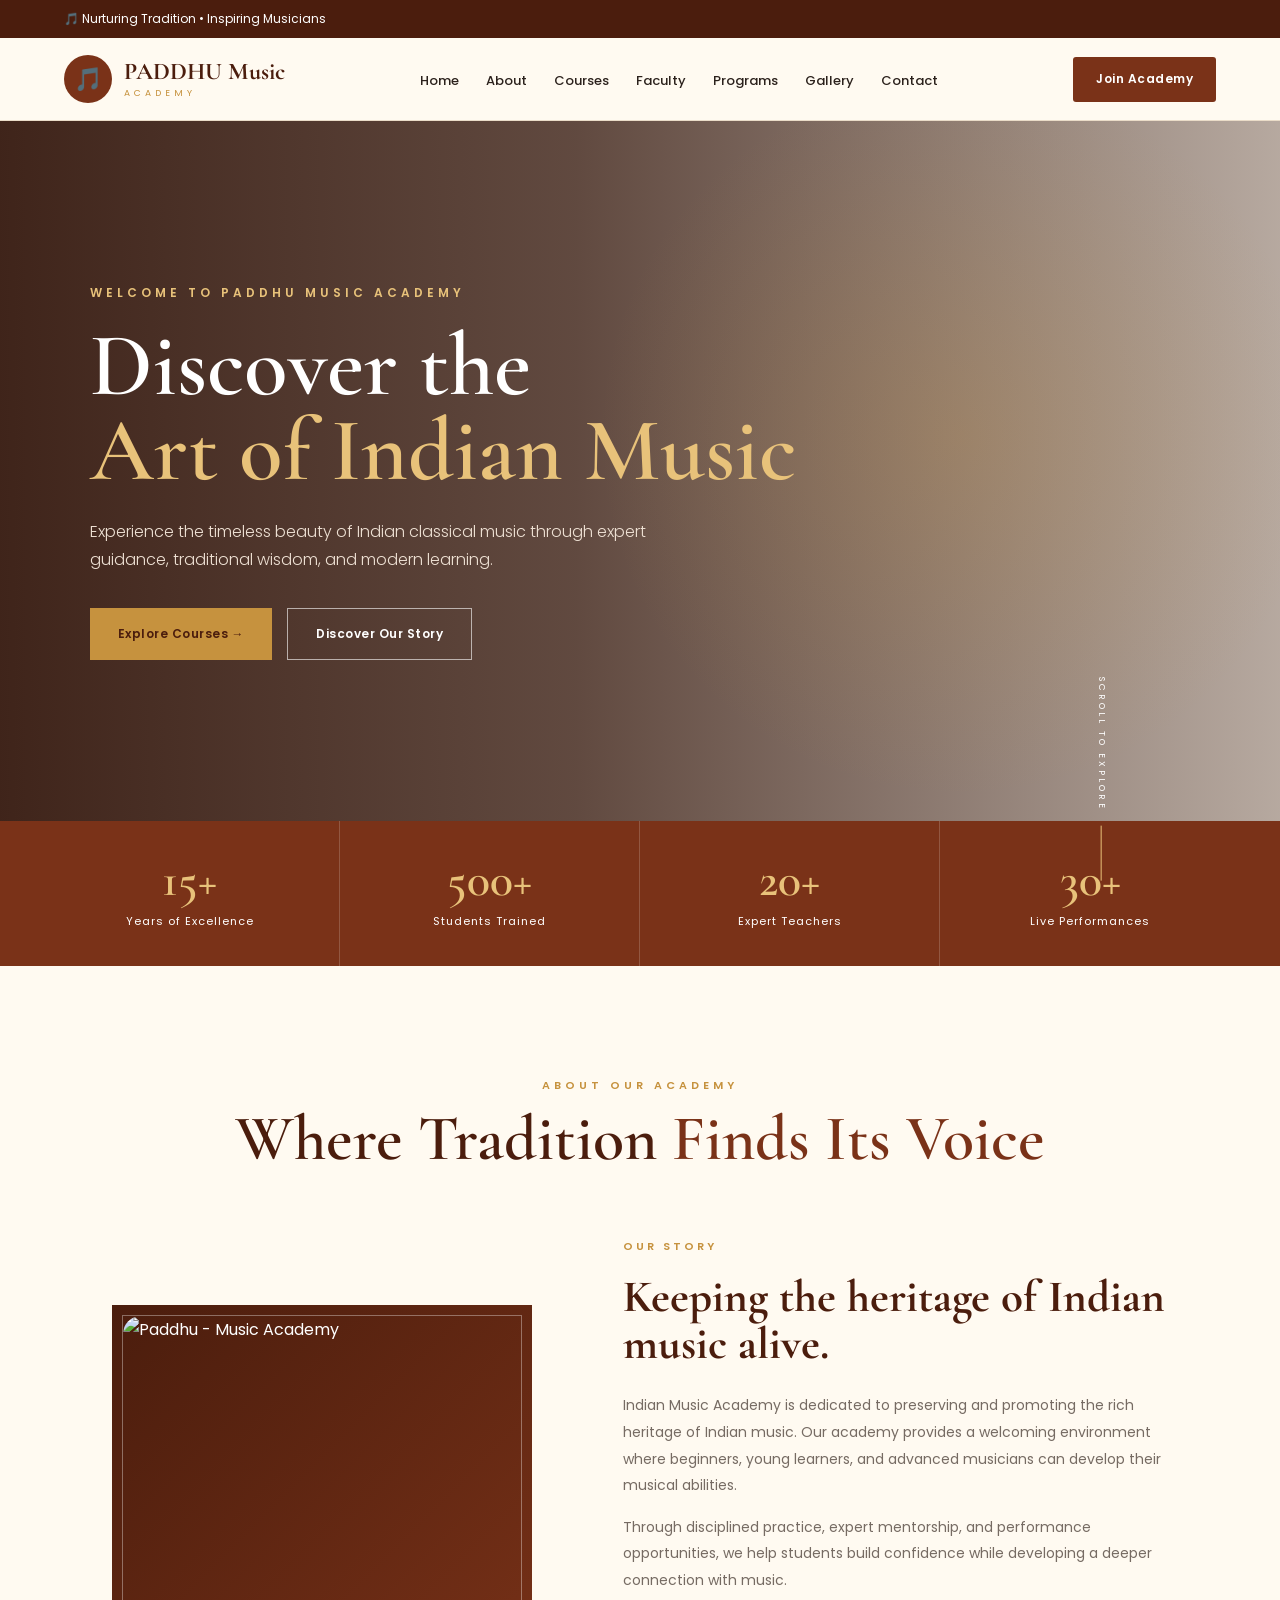
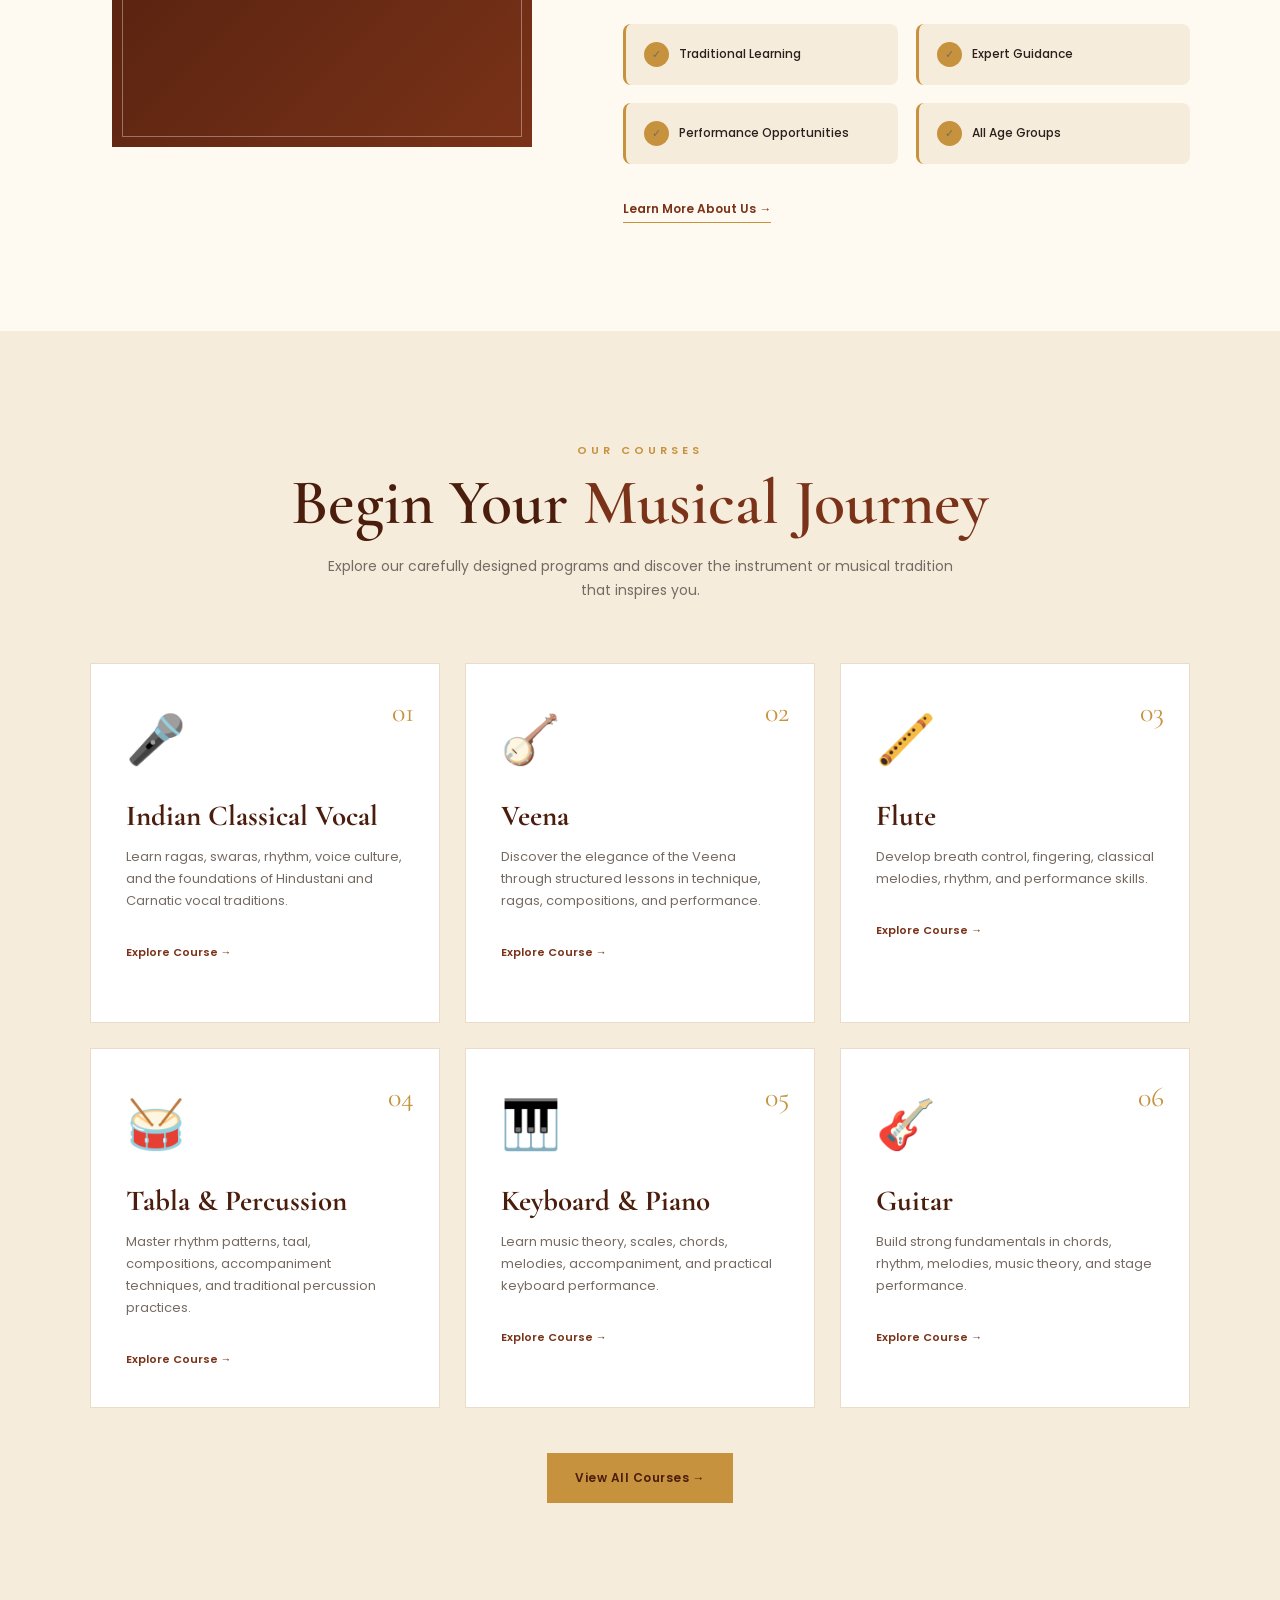
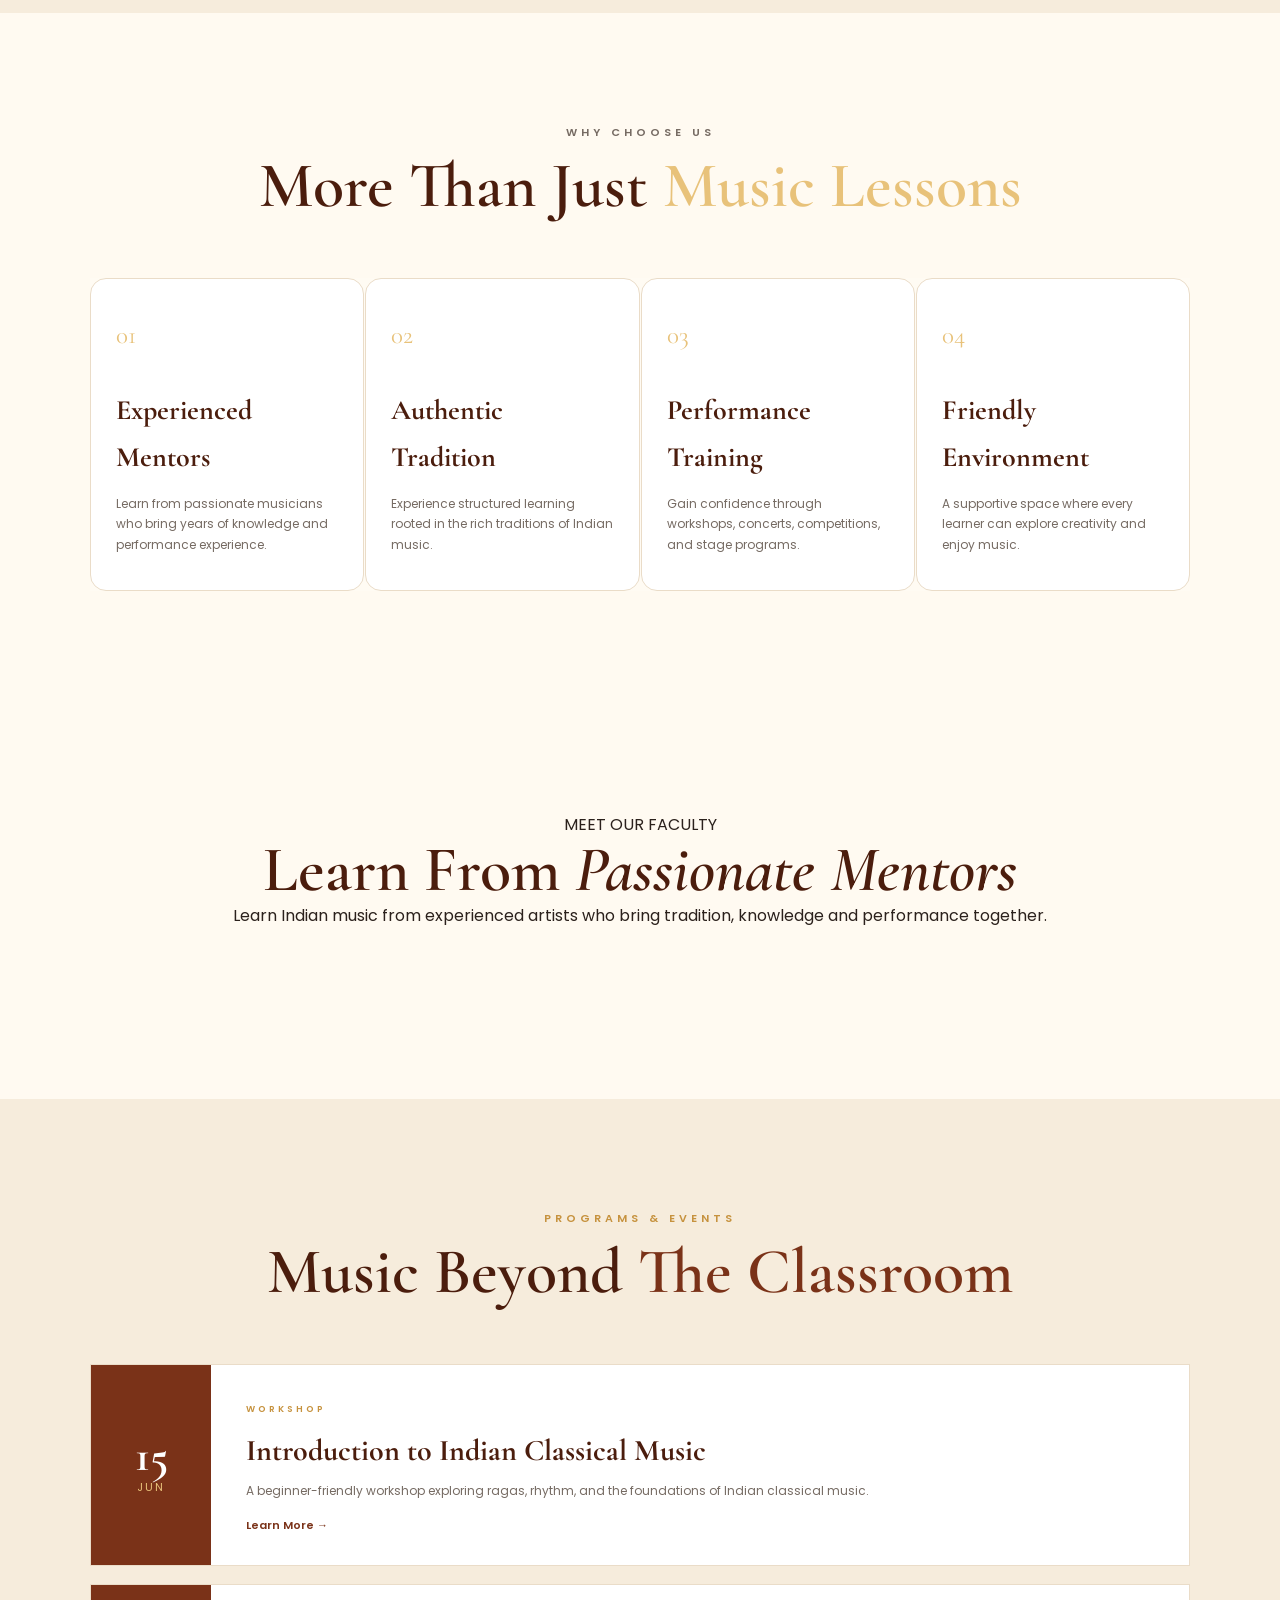
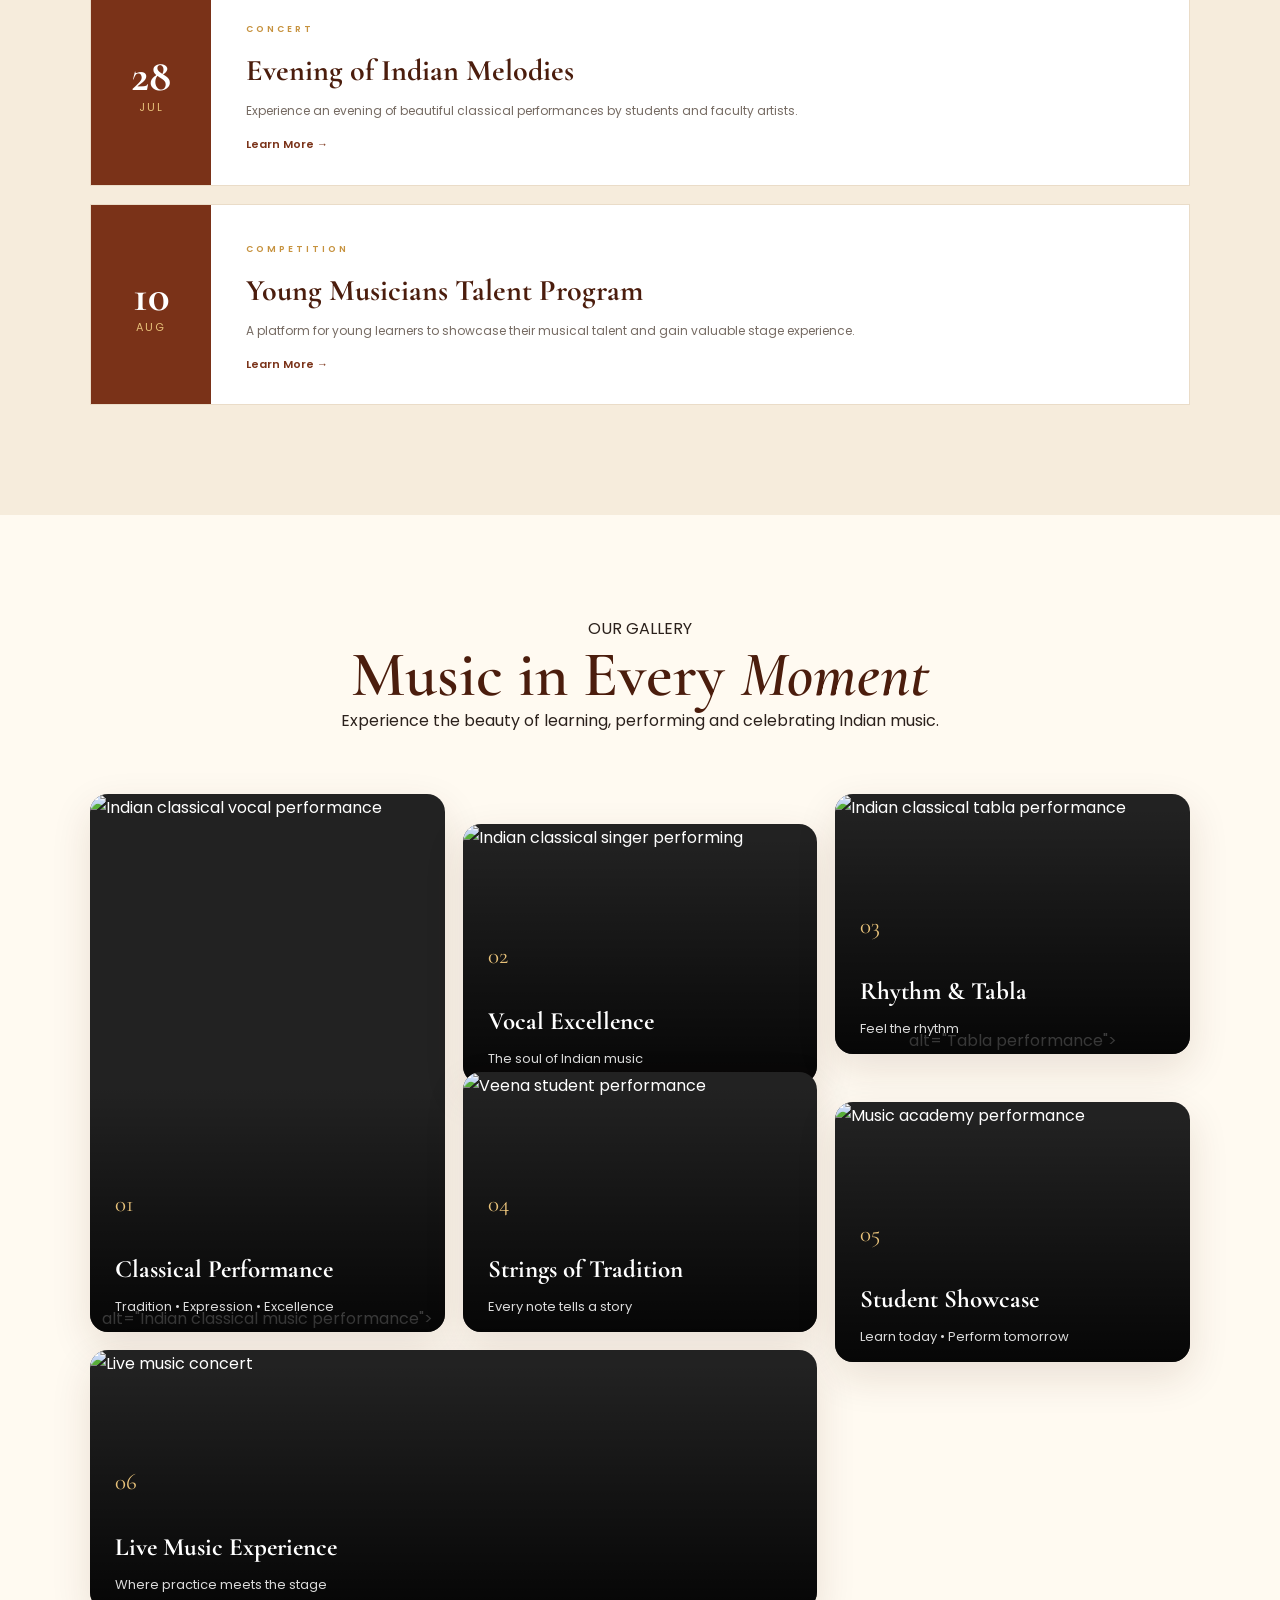
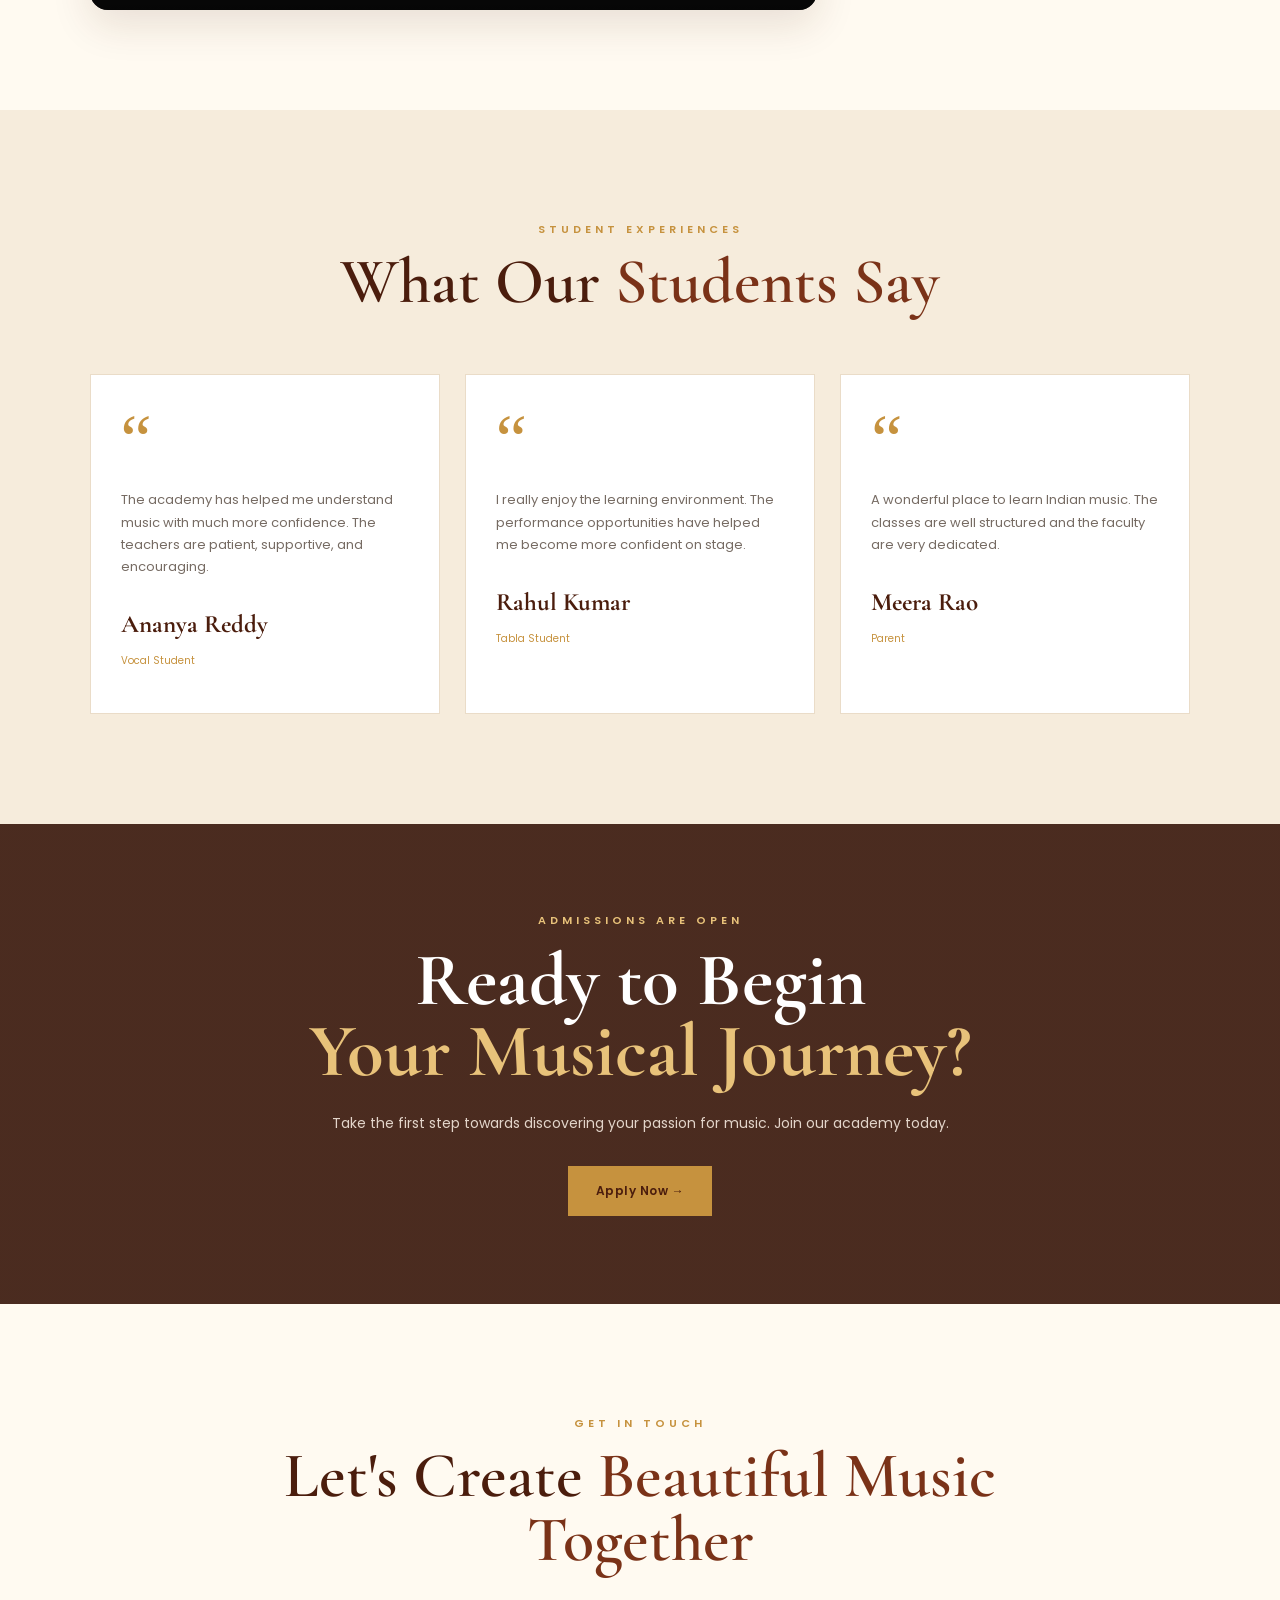
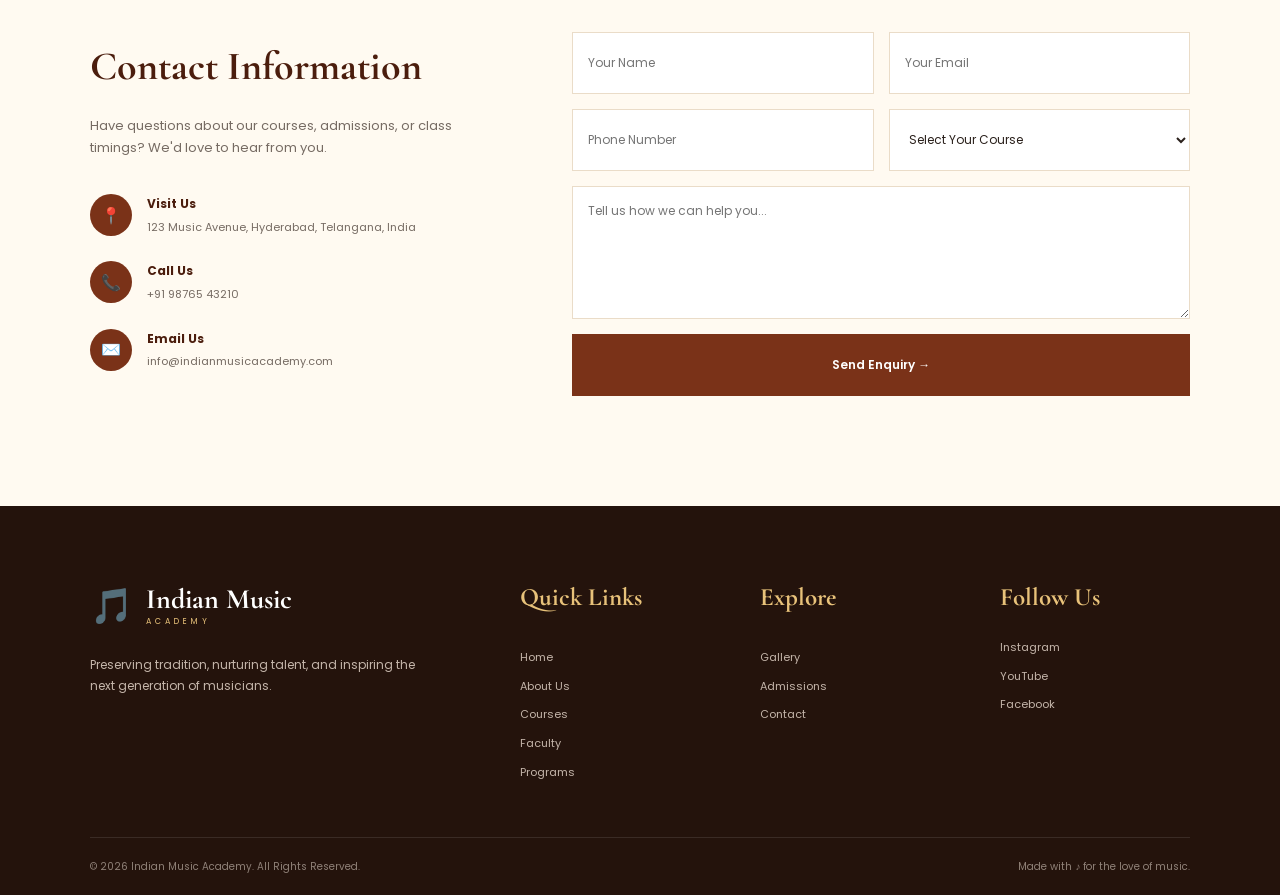
==== index.html @ da81b83d "Add files via upload" ====
<!DOCTYPE html>
<html lang="en">

<head>
    <meta charset="UTF-8">
    <meta name="viewport" content="width=device-width, initial-scale=1.0">

    <title>Indian Music Academy | The Art of Indian Music</title>

    <link rel="stylesheet" href="style.css">

    <!-- Google Fonts -->
    <link rel="preconnect" href="https://fonts.googleapis.com">
    <link rel="preconnect" href="https://fonts.gstatic.com" crossorigin>
    <link href="https://fonts.googleapis.com/css2?family=Cormorant+Garamond:wght@400;500;600;700&family=Poppins:wght@300;400;500;600;700&display=swap" rel="stylesheet">
</head>

<body>

    <!-- =========================
         TOP BAR
    ========================== -->

    <div class="top-bar">
        <div class="top-bar-content">

            <p>🎵 Nurturing Tradition • Inspiring Musicians</p>

        </div>
    </div>


    <!-- =========================
         NAVIGATION
    ========================== -->

    <header class="main-header">

        <nav class="navbar">

            <a href="#home" class="logo">

                <span class="logo-icon">🎵</span>

                <span class="logo-text">
                    <strong>PADDHU Music</strong>
                    <small>ACADEMY</small>
                </span>

            </a>

<ul class="nav-links">

    <li>
        <a href="index.html">Home</a>
    </li>

    <li>
        <a href="about.html">About</a>
    </li>

    <li>
        <a href="courses.html">Courses</a>
    </li>

    <li>
        <a href="faculty.html">Faculty</a>
    </li>

    <li>
        <a href="programs.html">Programs</a>
    </li>

    <li>
        <a href="gallery.html">Gallery</a>
    </li>

    <li>
        <a href="contact.html">Contact</a>
    </li>

</ul>

<a href="contact.html" class="nav-button">
    Join Academy
</a>

        </nav>

    </header>


    <!-- =========================
         HERO SECTION
    ========================== -->

    <main>

        <section class="hero" id="home">

            <div class="hero-overlay"></div>

            <div class="hero-content">

                <p class="hero-small-title">
                    WELCOME TO PADDHU MUSIC ACADEMY
                </p>

                <h1>
                    Discover the
                    <span>Art of Indian Music</span>
                </h1>

                <p class="hero-description">

                    Experience the timeless beauty of Indian classical
                    music through expert guidance, traditional wisdom,
                    and modern learning.

                </p>


                <div class="hero-buttons">

                    <a href="#courses" class="primary-button">
                        Explore Courses →
                    </a>

                    <a href="#about" class="outline-button">
                        Discover Our Story
                    </a>

                </div>

            </div>


            <div class="hero-scroll">

                <span>SCROLL TO EXPLORE</span>

                <div class="scroll-line"></div>

            </div>
</div>
        </section>


        <!-- =========================
             STATS SECTION
        ========================== -->

        <section class="stats-section">

            <div class="stats-container">

                <div class="stat-box">

                    <span class="stat-number">15+</span>

                    <p>Years of Excellence</p>

                </div>


                <div class="stat-box">

                    <span class="stat-number">500+</span>

                    <p>Students Trained</p>

                </div>


                <div class="stat-box">

                    <span class="stat-number">20+</span>

                    <p>Expert Teachers</p>

                </div>


                <div class="stat-box">

                    <span class="stat-number">30+</span>

                    <p>Live Performances</p>

                </div>

            </div>

        </section>


        <!-- =========================
             ABOUT SECTION
        ========================== -->

        <section class="about-section" id="about">

            <div class="section-heading">

                <p>ABOUT OUR ACADEMY</p>

                <h2>
                    Where Tradition
                    <span>Finds Its Voice</span>
                </h2>

            </div>


            <div class="about-container">

                <div class="about-image">

                    <div class="image-placeholder">

                 <img src="images2/padhu.png"
                   alt="Paddhu - Music Academy">  
            </div>

                </div>


                <div class="about-content">

                    <span class="about-label">
                        OUR STORY
                    </span>

                    <h3>
                        Keeping the heritage of
                        Indian music alive.
                    </h3>

                    <p>
                        Indian Music Academy is dedicated to preserving
                        and promoting the rich heritage of Indian music.
                        Our academy provides a welcoming environment
                        where beginners, young learners, and advanced
                        musicians can develop their musical abilities.
                    </p>

                    <p>
                        Through disciplined practice, expert mentorship,
                        and performance opportunities, we help students
                        build confidence while developing a deeper
                        connection with music.
                    </p>


                    <div class="about-features">

                        <div>
                            <span>✓</span>
                            <p>Traditional Learning</p>
                        </div>

                        <div>
                            <span>✓</span>
                            <p>Expert Guidance</p>
                        </div>

                        <div>
                            <span>✓</span>
                            <p>Performance Opportunities</p>
                        </div>

                        <div>
                            <span>✓</span>
                            <p>All Age Groups</p>
                        </div>

                    </div>


                    <a href="#courses" class="text-button">
                        Learn More About Us →
                    </a>

                </div>

            </div>

        </section>


        <!-- =========================
             COURSES SECTION
        ========================== -->

        <section class="courses-section" id="courses">

            <div class="section-heading">

                <p>OUR COURSES</p>

                <h2>
                    Begin Your
                    <span>Musical Journey</span>
                </h2>

                <p class="section-description">
                    Explore our carefully designed programs and
                    discover the instrument or musical tradition
                    that inspires you.
                </p>

            </div>


            <div class="courses-container">


                <!-- COURSE 1 -->

                <div class="course-card">

                    <div class="course-icon">
                        🎤
                    </div>

                    <span class="course-number">
                        01
                    </span>

                    <h3>
                        Indian Classical Vocal
                    </h3>

                    <p>
                        Learn ragas, swaras, rhythm, voice culture,
                        and the foundations of Hindustani and
                        Carnatic vocal traditions.
                    </p>

                    <a href="#admission">
                        Explore Course →
                    </a>

                </div>


                <!-- COURSE 2 -->

                <div class="course-card">

                    <div class="course-icon">
                        🪕
                    </div>

                    <span class="course-number">
                        02
                    </span>

                    <h3>
                        Veena
                    </h3>

                    <p>
                        Discover the elegance of the Veena through
                        structured lessons in technique, ragas,
                        compositions, and performance.
                    </p>

                    <a href="#admission">
                        Explore Course →
                    </a>

                </div>


                <!-- COURSE 3 -->

                <div class="course-card">

                    <div class="course-icon">
                        🪈
                    </div>

                    <span class="course-number">
                        03
                    </span>

                    <h3>
                        Flute
                    </h3>

                    <p>
                        Develop breath control, fingering,
                        classical melodies, rhythm, and
                        performance skills.
                    </p>

                    <a href="#admission">
                        Explore Course →
                    </a>

                </div>


                <!-- COURSE 4 -->

                <div class="course-card">

                    <div class="course-icon">
                        🥁
                    </div>

                    <span class="course-number">
                        04
                    </span>

                    <h3>
                        Tabla & Percussion
                    </h3>

                    <p>
                        Master rhythm patterns, taal, compositions,
                        accompaniment techniques, and traditional
                        percussion practices.
                    </p>

                    <a href="#admission">
                        Explore Course →
                    </a>

                </div>


                <!-- COURSE 5 -->

                <div class="course-card">

                    <div class="course-icon">
                        🎹
                    </div>

                    <span class="course-number">
                        05
                    </span>

                    <h3>
                        Keyboard & Piano
                    </h3>

                    <p>
                        Learn music theory, scales, chords,
                        melodies, accompaniment, and practical
                        keyboard performance.
                    </p>

                    <a href="#admission">
                        Explore Course →
                    </a>

                </div>


                <!-- COURSE 6 -->

                <div class="course-card">

                    <div class="course-icon">
                        🎸
                    </div>

                    <span class="course-number">
                        06
                    </span>

                    <h3>
                        Guitar
                    </h3>

                    <p>
                        Build strong fundamentals in chords,
                        rhythm, melodies, music theory, and
                        stage performance.
                    </p>

                    <a href="#admission">
                        Explore Course →
                    </a>

                </div>

            </div>


            <div class="center-button">

                <a href="#admission" class="primary-button">
                    View All Courses →
                </a>

            </div>

        </section>


        <!-- =========================
             WHY CHOOSE US
        ========================== -->

        <section class="why-section">

            <div class="section-heading">

                <p>WHY CHOOSE US</p>

                <h2>
                    More Than Just
                    <span>Music Lessons</span>
                </h2>

            </div>


            <div class="why-container">

                <div class="why-card">

                    <span>01</span>

                    <h3>
                        Experienced Mentors
                    </h3>

                    <p>
                        Learn from passionate musicians who bring
                        years of knowledge and performance experience.
                    </p>

                </div>


                <div class="why-card">

                    <span>02</span>

                    <h3>
                        Authentic Tradition
                    </h3>

                    <p>
                        Experience structured learning rooted in
                        the rich traditions of Indian music.
                    </p>

                </div>


                <div class="why-card">

                    <span>03</span>

                    <h3>
                        Performance Training
                    </h3>

                    <p>
                        Gain confidence through workshops,
                        concerts, competitions, and stage programs.
                    </p>

                </div>


                <div class="why-card">

                    <span>04</span>

                    <h3>
                        Friendly Environment
                    </h3>

                    <p>
                        A supportive space where every learner can
                        explore creativity and enjoy music.
                    </p>

                </div>

            </div>

        </section>

<!-- =========================
     FACULTY SECTION
========================= -->

<section class="faculty-section" id="faculty">

    <div class="section-heading">
        <span>MEET OUR FACULTY</span>
        <h2>Learn From <em>Passionate Mentors</em></h2>
        <p>
            Learn Indian music from experienced artists
            who bring tradition, knowledge and performance
            together.
        </p>
    </div>


</section>


        <!-- =========================
             PROGRAMS & EVENTS
        ========================== -->

        <section class="programs-section" id="programs">

            <div class="section-heading">

                <p>PROGRAMS & EVENTS</p>

                <h2>
                    Music Beyond
                    <span>The Classroom</span>
                </h2>

            </div>


            <div class="programs-container">

                <div class="program-card">

                    <div class="program-date">
                        <strong>15</strong>
                        <span>JUN</span>
                    </div>

                    <div class="program-content">

                        <span>WORKSHOP</span>

                        <h3>
                            Introduction to Indian Classical Music
                        </h3>

                        <p>
                            A beginner-friendly workshop exploring
                            ragas, rhythm, and the foundations of
                            Indian classical music.
                        </p>

                        <a href="#contact">
                            Learn More →
                        </a>

                    </div>

                </div>


                <div class="program-card">

                    <div class="program-date">
                        <strong>28</strong>
                        <span>JUL</span>
                    </div>

                    <div class="program-content">

                        <span>CONCERT</span>

                        <h3>
                            Evening of Indian Melodies
                        </h3>

                        <p>
                            Experience an evening of beautiful
                            classical performances by students
                            and faculty artists.
                        </p>

                        <a href="#contact">
                            Learn More →
                        </a>

                    </div>

                </div>


                <div class="program-card">

                    <div class="program-date">
                        <strong>10</strong>
                        <span>AUG</span>
                    </div>

                    <div class="program-content">

                        <span>COMPETITION</span>

                        <h3>
                            Young Musicians Talent Program
                        </h3>

                        <p>
                            A platform for young learners to
                            showcase their musical talent and
                            gain valuable stage experience.
                        </p>

                        <a href="#contact">
                            Learn More →
                        </a>

                    </div>

                </div>

            </div>

        </section>

        <!-- =========================
     GALLERY SECTION
========================= -->

<!-- =========================
     MODERN MUSIC GALLERY
========================= -->

<section class="gallery-section" id="gallery">

    <div class="section-heading">
        <span>OUR GALLERY</span>
        <h2>Music in Every <em>Moment</em></h2>
        <p>
            Experience the beauty of learning, performing
            and celebrating Indian music.
        </p>
    </div>

    <div class="gallery-grid">

        <!-- 1 -->
        <div class="gallery-item gallery-large">
            <img src="https://devashreenawghare.com/_astro/Devashree_1001.BLfufAX8_Z1Cgnwl.jpg"
     alt="Indian classical vocal performance">
                 alt="Indian classical music performance">

            <div class="gallery-overlay">
                <span>01</span>
                <h3>Classical Performance</h3>
                <p>Tradition • Expression • Excellence</p>
            </div>
        </div>


        <!-- 2 -->
        <div class="gallery-item">
            <img src="https://images.pexels.com/photos/4427157/pexels-photo-4427157.jpeg?auto=compress&cs=tinysrgb&w=1000"
                 alt="Indian classical singer performing">

            <div class="gallery-overlay">
                <span>02</span>
                <h3>Vocal Excellence</h3>
                <p>The soul of Indian music</p>
            </div>
        </div>


        <!-- 3 -->
        <div class="gallery-item">
        <img src="https://static.wixstatic.com/media/e19a39_8380d0f629164b23b291a4d8b461b297~mv2.jpg/v1/fill/w_1300%2Ch_867%2Cal_c/e19a39_8380d0f629164b23b291a4d8b461b297~mv2.jpg"
     alt="Indian classical tabla performance">
                 alt="Tabla performance">

            <div class="gallery-overlay">
                <span>03</span>
                <h3>Rhythm & Tabla</h3>
                <p>Feel the rhythm</p>
            </div>
        </div>


        <!-- 4 -->
        <div class="gallery-item">
            <img src="https://images.pexels.com/photos/10491556/pexels-photo-10491556.jpeg?auto=compress&cs=tinysrgb&w=1000"
                 alt="Veena student performance">

            <div class="gallery-overlay">
                <span>04</span>
                <h3>Strings of Tradition</h3>
                <p>Every note tells a story</p>
            </div>
        </div>


        <!-- 5 -->
        <div class="gallery-item">
            <img src="https://images.unsplash.com/photo-1507838153414-b4b713384a76?auto=format&fit=crop&w=1000&q=85"
                 alt="Music academy performance">

            <div class="gallery-overlay">
                <span>05</span>
                <h3>Student Showcase</h3>
                <p>Learn today • Perform tomorrow</p>
            </div>
        </div>


        <!-- 6 -->
        <div class="gallery-item gallery-wide">
            <img src="https://images.unsplash.com/photo-1524368535928-5b5e00ddc76b?auto=format&fit=crop&w=1400&q=85"
                 alt="Live music concert">

            <div class="gallery-overlay">
                <span>06</span>
                <h3>Live Music Experience</h3>
                <p>Where practice meets the stage</p>
            </div>
        </div>

    </div>

</section>

        <!-- =========================
             TESTIMONIALS
        ========================== -->

        <section class="testimonials-section">

            <div class="section-heading">

                <p>STUDENT EXPERIENCES</p>

                <h2>
                    What Our
                    <span>Students Say</span>
                </h2>

            </div>


            <div class="testimonial-container">

                <div class="testimonial-card">

                    <div class="quote">
                        “
                    </div>

                    <p>
                        The academy has helped me understand music
                        with much more confidence. The teachers are
                        patient, supportive, and encouraging.
                    </p>

                    <h3>
                        Ananya Reddy
                    </h3>

                    <span>
                        Vocal Student
                    </span>

                </div>


                <div class="testimonial-card">

                    <div class="quote">
                        “
                    </div>

                    <p>
                        I really enjoy the learning environment.
                        The performance opportunities have helped
                        me become more confident on stage.
                    </p>

                    <h3>
                        Rahul Kumar
                    </h3>

                    <span>
                        Tabla Student
                    </span>

                </div>


                <div class="testimonial-card">

                    <div class="quote">
                        “
                    </div>

                    <p>
                        A wonderful place to learn Indian music.
                        The classes are well structured and the
                        faculty are very dedicated.
                    </p>

                    <h3>
                        Meera Rao
                    </h3>

                    <span>
                        Parent
                    </span>

                </div>

            </div>

        </section>


        <!-- =========================
             ADMISSION SECTION
        ========================== -->

        <section class="admission-section" id="admission">

            <div class="admission-content">

                <p>ADMISSIONS ARE OPEN</p>

                <h2>
                    Ready to Begin
                    <span>Your Musical Journey?</span>
                </h2>

                <p>
                    Take the first step towards discovering your
                    passion for music. Join our academy today.
                </p>

                <a href="#contact" class="primary-button">
                    Apply Now →
                </a>

            </div>

        </section>


        <!-- =========================
             CONTACT SECTION
        ========================== -->

        <section class="contact-section" id="contact">

            <div class="section-heading">

                <p>GET IN TOUCH</p>

                <h2>
                    Let's Create
                    <span>Beautiful Music Together</span>
                </h2>

            </div>


            <div class="contact-container">


                <div class="contact-info">

                    <h3>
                        Contact Information
                    </h3>

                    <p>
                        Have questions about our courses,
                        admissions, or class timings?
                        We'd love to hear from you.
                    </p>


                    <div class="contact-detail">

                        <span>📍</span>

                        <div>
                            <strong>Visit Us</strong>
                            <p>
                                123 Music Avenue, Hyderabad,
                                Telangana, India
                            </p>
                        </div>

                    </div>


                    <div class="contact-detail">

                        <span>📞</span>

                        <div>
                            <strong>Call Us</strong>
                            <p>
                                +91 98765 43210
                            </p>
                        </div>

                    </div>


                    <div class="contact-detail">

                        <span>✉️</span>

                        <div>
                            <strong>Email Us</strong>
                            <p>
                                info@indianmusicacademy.com
                            </p>
                        </div>

                    </div>

                </div>


                <form class="contact-form">

                    <input
                        type="text"
                        id="name"
                        placeholder="Your Name"
                        required
                    >

                    <input
                        type="email"
                        id="email"
                        placeholder="Your Email"
                        required
                    >

                    <input
                        type="tel"
                        id="phone"
                        placeholder="Phone Number"
                        required
                    >

                    <select id="course" required>

                        <option value="">
                            Select Your Course
                        </option>

                        <option>
                            Indian Classical Vocal
                        </option>

                        <option>
                            Veena
                        </option>

                        <option>
                            Flute
                        </option>

                        <option>
                            Tabla & Percussion
                        </option>

                        <option>
                            Keyboard & Piano
                        </option>

                        <option>
                            Guitar
                        </option>

                    </select>


                    <textarea
                        rows="5"
                        placeholder="Tell us how we can help you..."
                    ></textarea>


                    <button type="submit">
                        Send Enquiry →
                    </button>

                </form>

            </div>

        </section>

    </main>


    <!-- =========================
         FOOTER
    ========================== -->

    <footer class="footer">

        <div class="footer-container">


            <div class="footer-about">

                <a href="#home" class="footer-logo">

                    <span>🎵</span>

                    <div>
                        <strong>Indian Music</strong>
                        <small>ACADEMY</small>
                    </div>

                </a>

                <p>
                    Preserving tradition, nurturing talent,
                    and inspiring the next generation of
                    musicians.
                </p>

            </div>


            <div class="footer-links">

                <h3>Quick Links</h3>

                <a href="#home">Home</a>
                <a href="#about">About Us</a>
                <a href="#courses">Courses</a>
                <a href="#faculty">Faculty</a>
                <a href="#programs">Programs</a>

            </div>


            <div class="footer-links">

                <h3>Explore</h3>

                <a href="#gallery">Gallery</a>
                <a href="#admission">Admissions</a>
                <a href="#contact">Contact</a>

            </div>


            <div class="footer-social">

                <h3>Follow Us</h3>

                <div class="social-icons">

                    <a href="#">Instagram</a>
                    <a href="#">YouTube</a>
                    <a href="#">Facebook</a>

                </div>

            </div>

        </div>


        <div class="footer-bottom">

            <p>
                © 2026 Indian Music Academy. All Rights Reserved.
            </p>

            <p>
                Made with ♪ for the love of music.
            </p>

        </div>

    </footer>


    <script src="script.js"></script>

</body>

</html>
---- style.css ----
/* =========================================================
   INDIAN MUSIC ACADEMY
   PROFESSIONAL WEBSITE STYLES
========================================================= */


/* =========================
   GOOGLE FONT & VARIABLES
========================= */

:root {
    --primary: #7a3218;
    --primary-dark: #4b1d0d;
    --gold: #c6923e;
    --gold-light: #e8c27a;

    --cream: #fffaf1;
    --cream-dark: #f6ecdc;

    --text-dark: #2b211c;
    --text-light: #766b63;
    --white: #ffffff;

    --border: #eadcc8;

    --shadow: 0 15px 40px rgba(75, 29, 13, 0.12);

    --heading-font: "Cormorant Garamond", serif;
    --body-font: "Poppins", sans-serif;
}


/* =========================
   RESET
========================= */

* {
    margin: 0;
    padding: 0;
    box-sizing: border-box;
}

html {
    scroll-behavior: smooth;
}

body {
    font-family: var(--body-font);
    background: var(--cream);
    color: var(--text-dark);
    line-height: 1.7;
}

a {
    text-decoration: none;
    color: inherit;
}

ul {
    list-style: none;
}

button,
input,
textarea,
select {
    font-family: inherit;
}


/* =========================
   TOP BAR
========================= */

.top-bar {
    background: var(--primary-dark);
    color: var(--white);
    padding: 9px 5%;
    font-size: 12px;
}

.top-bar-content {
    max-width: 1400px;
    margin: auto;

    display: flex;
    justify-content: space-between;
    align-items: center;
}

.top-contact {
    display: flex;
    gap: 25px;
}


/* =========================
   NAVIGATION
========================= */

.main-header {
    position: sticky;
    top: 0;
    z-index: 1000;

    background: rgba(255, 250, 241, 0.97);

    border-bottom: 1px solid var(--border);

    backdrop-filter: blur(10px);
}

.navbar {
    max-width: 1400px;
    margin: auto;

    min-height: 82px;

    padding: 0 5%;

    display: flex;
    align-items: center;
    justify-content: space-between;

    gap: 30px;
}


/* Logo */

.logo {
    display: flex;
    align-items: center;
    gap: 12px;

    min-width: 210px;
}

.logo-icon {
    width: 48px;
    height: 48px;

    display: grid;
    place-items: center;

    background: var(--primary);
    color: var(--white);

    border-radius: 50%;

    font-size: 23px;
}

.logo-text {
    display: flex;
    flex-direction: column;

    line-height: 1;
}

.logo-text strong {
    font-family: var(--heading-font);
    font-size: 24px;
    color: var(--primary-dark);
}

.logo-text small {
    margin-top: 5px;

    font-size: 9px;
    letter-spacing: 4px;

    color: var(--gold);
}


/* Nav Links */

.nav-links {
    display: flex;
    align-items: center;
    gap: 27px;
}

.nav-links a {
    position: relative;

    font-size: 13px;
    font-weight: 500;

    color: var(--text-dark);

    transition: 0.3s;
}

.nav-links a::after {
    content: "";

    position: absolute;

    left: 0;
    bottom: -8px;

    width: 0;
    height: 2px;

    background: var(--gold);

    transition: 0.3s;
}

.nav-links a:hover {
    color: var(--primary);
}

.nav-links a:hover::after {
    width: 100%;
}


/* Nav Button */

.nav-button {
    padding: 12px 23px;

    background: var(--primary);
    color: var(--white);

    border-radius: 3px;

    font-size: 12px;
    font-weight: 600;

    letter-spacing: 0.5px;

    transition: 0.3s;
}

.nav-button:hover {
    background: var(--primary-dark);
    transform: translateY(-2px);
}


/* =========================
   HERO
========================= */

.hero {
    position: relative;

    min-height: 700px;

    display: flex;
    align-items: center;

    background:
        linear-gradient(
            90deg,
            rgba(47, 18, 8, 0.92) 0%,
            rgba(47, 18, 8, 0.76) 45%,
            rgba(47, 18, 8, 0.35) 100%
        ),
        url("https://images.unsplash.com/photo-1511379938547-c1f69419868d?auto=format&fit=crop&w=2000&q=85");

    background-size: cover;
    background-position: center;

    color: var(--white);
}

.hero-overlay {
    position: absolute;
    inset: 0;

    background:
        radial-gradient(
            circle at 75% 45%,
            rgba(198, 146, 62, 0.22),
            transparent 35%
        );
}

.hero-content {
    position: relative;
    z-index: 2;

    max-width: 1400px;
    width: 100%;

    margin: auto;

    padding: 100px 7%;
}

.hero-small-title {
    margin-bottom: 20px;

    color: var(--gold-light);

    font-size: 12px;
    font-weight: 600;

    letter-spacing: 4px;
}

.hero h1 {
    max-width: 780px;

    font-family: var(--heading-font);

    font-size: clamp(60px, 7vw, 105px);

    line-height: 0.95;

    font-weight: 600;

    margin-bottom: 25px;
}

.hero h1 span {
    display: block;
    color: var(--gold-light);
}

.hero-description {
    max-width: 600px;

    color: #eee1d4;

    font-size: 16px;
    font-weight: 300;

    margin-bottom: 35px;
}

.hero-buttons {
    display: flex;
    gap: 15px;

    flex-wrap: wrap;
}


/* Buttons */

.primary-button,
.outline-button {
    display: inline-flex;

    align-items: center;
    justify-content: center;

    padding: 15px 28px;

    font-size: 12px;
    font-weight: 600;

    letter-spacing: 0.5px;

    transition: 0.3s;
}

.primary-button {
    background: var(--gold);
    color: var(--primary-dark);
}

.primary-button:hover {
    background: var(--gold-light);
    transform: translateY(-3px);
}

.outline-button {
    border: 1px solid rgba(255,255,255,0.6);

    color: var(--white);
}

.outline-button:hover {
    background: var(--white);
    color: var(--primary-dark);
}


/* Hero Scroll */

.hero-scroll {
    position: absolute;

    right: 6%;
    bottom: 35px;

    display: flex;
    align-items: center;
    gap: 15px;

    transform: rotate(90deg);

    font-size: 9px;
    letter-spacing: 3px;
}

.scroll-line {
    width: 55px;
    height: 1px;

    background: var(--gold-light);
}


/* =========================
   STATS
========================= */

.stats-section {
    background: var(--primary);

    color: var(--white);
}

.stats-container {
    max-width: 1200px;

    margin: auto;

    display: grid;
    grid-template-columns: repeat(4, 1fr);
}

.stat-box {
    padding: 35px 20px;

    text-align: center;

    border-right: 1px solid rgba(255,255,255,0.18);
}

.stat-box:last-child {
    border-right: none;
}

.stat-number {
    display: block;

    font-family: var(--heading-font);

    color: var(--gold-light);

    font-size: 48px;
    font-weight: 600;

    line-height: 1;
}

.stat-box p {
    margin-top: 8px;

    font-size: 11px;

    letter-spacing: 1px;
}


/* =========================
   COMMON SECTION
========================= */

.about-section,
.courses-section,
.why-section,
.faculty-section,
.programs-section,
.gallery-section,
.testimonials-section,
.contact-section {
    padding: 110px 7%;
}

.section-heading {
    max-width: 850px;

    margin: 0 auto 60px;

    text-align: center;
}

.section-heading > p:first-child {
    color: var(--gold);

    font-size: 11px;
    font-weight: 600;

    letter-spacing: 4px;

    margin-bottom: 12px;
}

.section-heading h2 {
    font-family: var(--heading-font);

    font-size: clamp(42px, 5vw, 68px);

    line-height: 1;

    color: var(--primary-dark);

    font-weight: 600;
}

.section-heading h2 span {
    color: var(--primary);
}

.section-description {
    max-width: 650px;

    margin: 20px auto 0;

    color: var(--text-light);

    font-size: 14px;
}


/* =========================
   ABOUT
========================= */

.about-section {
    background: var(--cream);
}

.about-container {
    max-width: 1250px;

    margin: auto;

    display: grid;
    grid-template-columns: 1fr 1fr;

    gap: 80px;

    align-items: center;
}

.about-image {
    min-height: 400px;

    padding: 10px;

    background:
        linear-gradient(
            135deg,
            var(--primary-dark),
            var(--primary)
        );
}

.image-placeholder {
    height: 90%;

    border: 1px solid rgba(255,255,255,0.35);

    display: flex;
    flex-direction: column;

    align-items: center;
    justify-content: center;

    color: var(--white);
}

.image-placeholder span {
    font-size: 100px;

    margin-bottom: 20px;
}

.image-placeholder p {
    font-family: var(--heading-font);

    font-size: 28px;

    color: var(--gold-light);
}

.about-content {
    max-width: 580px;
}

.about-label {
    color: var(--gold);

    font-size: 11px;
    font-weight: 600;

    letter-spacing: 3px;
}

.about-content h3 {
    margin: 15px 0 25px;

    font-family: var(--heading-font);

    font-size: 45px;

    line-height: 1.05;

    color: var(--primary-dark);
}

.about-content > p {
    color: var(--text-light);

    font-size: 14px;

    margin-bottom: 17px;
}

.about-features {
    display: grid;

    grid-template-columns: 1fr 1fr;

    gap: 12px;

    margin: 30px 0;
}

.about-features div {
    display: flex;
    align-items: center;

    gap: 10px;
}

.about-features span {
    width: 25px;
    height: 25px;

    display: grid;
    place-items: center;

    background: var(--gold);

    color: var(--white);

    border-radius: 50%;

    font-size: 12px;
}

.about-features p {
    font-size: 12px;
    font-weight: 500;
}

.text-button {
    color: var(--primary);

    font-size: 12px;
    font-weight: 600;

    border-bottom: 1px solid var(--gold);

    padding-bottom: 5px;
}


/* =========================
   COURSES
========================= */

.courses-section {
    background: var(--cream-dark);
}

.courses-container {
    max-width: 1250px;

    margin: auto;

    display: grid;

    grid-template-columns: repeat(3, 1fr);

    gap: 25px;
}

.course-card {
    position: relative;

    min-height: 360px;

    padding: 35px;

    background: var(--white);

    border: 1px solid var(--border);

    transition: 0.4s;

    overflow: hidden;
}

.course-card::before {
    content: "";

    position: absolute;

    left: 0;
    top: 0;

    width: 4px;
    height: 0;

    background: var(--gold);

    transition: 0.4s;
}

.course-card:hover {
    transform: translateY(-10px);

    box-shadow: var(--shadow);
}

.course-card:hover::before {
    height: 100%;
}

.course-icon {
    font-size: 48px;

    margin-bottom: 20px;
}

.course-number {
    position: absolute;

    top: 25px;
    right: 25px;

    color: var(--gold);

    font-family: var(--heading-font);

    font-size: 28px;
}

.course-card h3 {
    font-family: var(--heading-font);

    color: var(--primary-dark);

    font-size: 29px;

    line-height: 1.05;

    margin-bottom: 15px;
}

.course-card p {
    color: var(--text-light);

    font-size: 13px;

    margin-bottom: 25px;
}

.course-card a {
    color: var(--primary);

    font-size: 11px;
    font-weight: 600;
}


/* Center button */

.center-button {
    text-align: center;

    margin-top: 45px;
}


/* =========================
   WHY CHOOSE US
========================= */

.why-section {
    background: var(--primary-dark);

    color: var(--white);
}

.why-section .section-heading h2 {
    color: var(--white);
}

.why-section .section-heading h2 span {
    color: var(--gold-light);
}

.why-container {
    max-width: 1200px;

    margin: auto;

    display: grid;

    grid-template-columns: repeat(4, 1fr);

    gap: 1px;

    background: rgba(255,255,255,0.15);
}

.why-card {
    min-height: 280px;

    padding: 35px;

    background: var(--primary-dark);

    transition: 0.3s;
}

.why-card:hover {
    background: var(--primary);
}

.why-card > span {
    color: var(--gold-light);

    font-family: var(--heading-font);

    font-size: 25px;
}

.why-card h3 {
    font-family: var(--heading-font);

    font-size: 28px;

    margin: 30px 0 12px;
}

.why-card p {
    color: #d6c7bc;

    font-size: 12px;
}


/* =========================
   FACULTY
========================= */

.faculty-section {
    background: var(--cream);
}

.faculty-container {
    max-width: 1200px;

    margin: auto;

    display: grid;

    grid-template-columns: repeat(3, 1fr);

    gap: 30px;
}

.faculty-card {
    background: var(--white);

    border: 1px solid var(--border);

    transition: 0.4s;
}

.faculty-card:hover {
    transform: translateY(-8px);

    box-shadow: var(--shadow);
}

.faculty-image {
    height: 320px;
    position: relative;
    overflow: hidden;
}

.faculty-image img {
    width: 100%;
    height: 100%;
    object-fit: cover;
    display: block;

    transition: transform 0.5s ease;
}

.faculty-card:hover .faculty-image img {
    transform: scale(1.08);
}

.faculty-info {
    padding: 25px;
}

.faculty-info > span {
    color: var(--gold);

    font-size: 9px;
    font-weight: 600;

    letter-spacing: 3px;
}

.faculty-info h3 {
    font-family: var(--heading-font);

    font-size: 31px;

    color: var(--primary-dark);

    margin: 7px 0;
}

.faculty-info p {
    color: var(--text-light);

    font-size: 12px;
}


/* =========================
   PROGRAMS
========================= */

.programs-section {
    background: var(--cream-dark);
}

.programs-container {
    max-width: 1100px;

    margin: auto;

    display: flex;
    flex-direction: column;

    gap: 18px;
}

.program-card {
    display: grid;

    grid-template-columns: 120px 1fr;

    background: var(--white);

    border: 1px solid var(--border);

    transition: 0.3s;
}

.program-card:hover {
    box-shadow: var(--shadow);

    transform: translateX(7px);
}

.program-date {
    display: flex;
    flex-direction: column;

    align-items: center;
    justify-content: center;

    background: var(--primary);

    color: var(--white);
}

.program-date strong {
    font-family: var(--heading-font);

    font-size: 45px;

    line-height: 1;
}

.program-date span {
    color: var(--gold-light);

    font-size: 11px;

    letter-spacing: 2px;
}

.program-content {
    padding: 28px 35px;
}

.program-content > span {
    color: var(--gold);

    font-size: 9px;
    font-weight: 600;

    letter-spacing: 3px;
}

.program-content h3 {
    font-family: var(--heading-font);

    color: var(--primary-dark);

    font-size: 30px;

    margin: 5px 0;
}

.program-content p {
    color: var(--text-light);

    font-size: 12px;

    max-width: 750px;

    margin-bottom: 8px;
}

.program-content a {
    color: var(--primary);

    font-size: 11px;

    font-weight: 600;
}


/* =========================
   GALLERY
========================= */

.gallery-section {
    background: var(--cream);
}

.gallery-grid {
    max-width: 1250px;

    margin: auto;

    display: grid;

    grid-template-columns: repeat(3, 1fr);

    grid-auto-rows: 260px;

    gap: 15px;
}

.gallery-item {
    position: relative;

    overflow: hidden;

    background:
        linear-gradient(
            135deg,
            var(--primary-dark),
            var(--primary)
        );

    display: flex;
    flex-direction: column;

    align-items: center;
    justify-content: center;

    color: var(--white);

    transition: 0.4s;
}

.gallery-item:nth-child(2),
.gallery-item:nth-child(5) {
    transform: translateY(30px);
}

.gallery-item:hover {
    transform: scale(1.02);
}

.gallery-item div {
    font-size: 75px;
}

.gallery-item span {
    margin-top: 15px;

    color: var(--gold-light);

    font-family: var(--heading-font);

    font-size: 23px;
}


/* =========================
   TESTIMONIALS
========================= */

.testimonials-section {
    background: var(--cream-dark);
}

.testimonial-container {
    max-width: 1200px;

    margin: auto;

    display: grid;

    grid-template-columns: repeat(3, 1fr);

    gap: 25px;
}

.testimonial-card {
    position: relative;

    background: var(--white);

    padding: 40px 30px;

    border: 1px solid var(--border);
}

.quote {
    color: var(--gold);

    font-family: Georgia, serif;

    font-size: 70px;

    line-height: 0.7;
}

.testimonial-card > p {
    color: var(--text-light);

    font-size: 13px;

    margin: 25px 0;
}

.testimonial-card h3 {
    font-family: var(--heading-font);

    color: var(--primary-dark);

    font-size: 25px;
}

.testimonial-card span {
    color: var(--gold);

    font-size: 10px;
}


/* =========================
   ADMISSION
========================= */

.admission-section {
    min-height: 480px;

    display: flex;

    align-items: center;
    justify-content: center;

    text-align: center;

    padding: 80px 7%;

    background:
        linear-gradient(
            rgba(55, 21, 9, 0.9),
            rgba(55, 21, 9, 0.9)
        ),
        url("https://images.unsplash.com/photo-1524368535928-5b5e00ddc76b?auto=format&fit=crop&w=1800&q=85");

    background-size: cover;
    background-position: center;

    color: var(--white);
}

.admission-content {
    max-width: 800px;
}

.admission-content > p:first-child {
    color: var(--gold-light);

    font-size: 11px;
    font-weight: 600;

    letter-spacing: 4px;

    margin-bottom: 15px;
}

.admission-content h2 {
    font-family: var(--heading-font);

    font-size: clamp(45px, 6vw, 75px);

    line-height: 0.95;

    margin-bottom: 25px;
}

.admission-content h2 span {
    display: block;

    color: var(--gold-light);
}

.admission-content > p {
    color: #e3d5ca;

    font-size: 14px;

    margin-bottom: 30px;
}


/* =========================
   CONTACT
========================= */

.contact-section {
    background: var(--cream);
}

.contact-container {
    max-width: 1150px;

    margin: auto;

    display: grid;

    grid-template-columns: 0.8fr 1.2fr;

    gap: 70px;
}

.contact-info h3 {
    font-family: var(--heading-font);

    color: var(--primary-dark);

    font-size: 40px;

    margin-bottom: 15px;
}

.contact-info > p {
    color: var(--text-light);

    font-size: 13px;

    margin-bottom: 35px;
}

.contact-detail {
    display: flex;

    gap: 15px;

    margin-bottom: 25px;
}

.contact-detail > span {
    width: 42px;
    height: 42px;

    flex-shrink: 0;

    display: grid;
    place-items: center;

    background: var(--primary);

    color: var(--white);

    border-radius: 50%;
}

.contact-detail strong {
    display: block;

    font-size: 12px;

    color: var(--primary-dark);
}

.contact-detail p {
    color: var(--text-light);

    font-size: 11px;

    margin-top: 3px;
}


/* Contact Form */

.contact-form {
    display: grid;

    grid-template-columns: 1fr 1fr;

    gap: 15px;
}

.contact-form input,
.contact-form select,
.contact-form textarea {
    width: 100%;

    padding: 15px;

    border: 1px solid var(--border);

    background: var(--white);

    outline: none;

    color: var(--text-dark);

    font-size: 12px;

    transition: 0.3s;
}

.contact-form textarea {
    grid-column: 1 / -1;

    resize: vertical;
}

.contact-form input:focus,
.contact-form select:focus,
.contact-form textarea:focus {
    border-color: var(--gold);
}

.contact-form button {
    grid-column: 1 / -1;

    padding: 16px;

    border: none;

    background: var(--primary);

    color: var(--white);

    cursor: pointer;

    font-size: 12px;
    font-weight: 600;

    transition: 0.3s;
}

.contact-form button:hover {
    background: var(--primary-dark);
}


/* =========================
   FOOTER
========================= */

.footer {
    background: #24130c;

    color: var(--white);

    padding: 70px 7% 0;
}

.footer-container {
    max-width: 1250px;

    margin: auto;

    display: grid;

    grid-template-columns: 2fr 1fr 1fr 1fr;

    gap: 50px;

    padding-bottom: 55px;
}

.footer-logo {
    display: flex;

    align-items: center;

    gap: 12px;

    margin-bottom: 20px;
}

.footer-logo > span {
    font-size: 35px;
}

.footer-logo div {
    display: flex;

    flex-direction: column;

    line-height: 1;
}

.footer-logo strong {
    font-family: var(--heading-font);

    font-size: 28px;
}

.footer-logo small {
    color: var(--gold-light);

    font-size: 8px;

    letter-spacing: 4px;

    margin-top: 5px;
}

.footer-about > p {
    max-width: 330px;

    color: #c4b5aa;

    font-size: 12px;
}

.footer-links h3,
.footer-social h3 {
    font-family: var(--heading-font);

    color: var(--gold-light);

    font-size: 25px;

    margin-bottom: 20px;
}

.footer-links {
    display: flex;

    flex-direction: column;

    gap: 10px;
}

.footer-links a {
    color: #c4b5aa;

    font-size: 11px;

    transition: 0.3s;
}

.footer-links a:hover {
    color: var(--gold-light);

    padding-left: 5px;
}

.social-icons {
    display: flex;

    flex-direction: column;

    gap: 10px;
}

.social-icons a {
    color: #c4b5aa;

    font-size: 11px;
}

.social-icons a:hover {
    color: var(--gold-light);
}

.footer-bottom {
    max-width: 1250px;

    margin: auto;

    padding: 20px 0;

    border-top: 1px solid rgba(255,255,255,0.1);

    display: flex;

    justify-content: space-between;

    color: #8f8178;

    font-size: 10px;
}


/* =========================
   RESPONSIVE DESIGN
========================= */

@media (max-width: 1100px) {

    .nav-links {
        gap: 15px;
    }

    .courses-container {
        grid-template-columns: repeat(2, 1fr);
    }

    .why-container {
        grid-template-columns: repeat(2, 1fr);
    }

    .footer-container {
        grid-template-columns: 1.5fr 1fr 1fr;
    }

    .footer-social {
        grid-column: 2;
    }
}


@media (max-width: 850px) {

    .top-bar {
        display: none;
    }

    .navbar {
        min-height: 70px;
    }

    .nav-links {
        display: none;
    }

    .hero {
        min-height: 650px;
    }

    .hero-content {
        padding: 80px 7%;
    }

    .hero-scroll {
        display: none;
    }

    .stats-container {
        grid-template-columns: repeat(2, 1fr);
    }

    .stat-box:nth-child(2) {
        border-right: none;
    }

    .stat-box:nth-child(1),
    .stat-box:nth-child(2) {
        border-bottom: 1px solid rgba(255,255,255,0.18);
    }

    .about-container {
        grid-template-columns: 1fr;

        gap: 50px;
    }

    .about-image {
        min-height: 400px;
    }

    .faculty-container,
    .testimonial-container {
        grid-template-columns: 1fr 1fr;
    }

    .contact-container {
        grid-template-columns: 1fr;

        gap: 50px;
    }

    .footer-container {
        grid-template-columns: 1fr 1fr;
    }

    .footer-social {
        grid-column: auto;
    }
}


@media (max-width: 600px) {

    .logo-text strong {
        font-size: 20px;
    }

    .logo {
        min-width: auto;
    }

    .nav-button {
        padding: 10px 15px;

        font-size: 10px;
    }

    .hero {
        min-height: 600px;
    }

    .hero h1 {
        font-size: 55px;
    }

    .hero-description {
        font-size: 13px;
    }

    .hero-buttons {
        flex-direction: column;

        align-items: flex-start;
    }

    .stats-container {
        grid-template-columns: 1fr 1fr;
    }

    .stat-number {
        font-size: 38px;
    }

    .about-section,
    .courses-section,
    .why-section,
    .faculty-section,
    .programs-section,
    .gallery-section,
    .testimonials-section,
    .contact-section {
        padding: 75px 6%;
    }

    .section-heading {
        margin-bottom: 40px;
    }

    .section-heading h2 {
        font-size: 45px;
    }

    .courses-container,
    .faculty-container,
    .testimonial-container,
    .gallery-grid {
        grid-template-columns: 1fr;
    }

    .gallery-grid {
        grid-auto-rows: 250px;
    }

    .gallery-item:nth-child(2),
    .gallery-item:nth-child(5) {
        transform: none;
    }

    .why-container {
        grid-template-columns: 1fr;
    }

    .program-card {
        grid-template-columns: 85px 1fr;
    }

    .program-content {
        padding: 22px;
    }

    .program-content h3 {
        font-size: 24px;
    }

    .contact-form {
        grid-template-columns: 1fr;
    }

    .contact-form textarea,
    .contact-form button {
        grid-column: auto;
    }

    .footer-container {
        grid-template-columns: 1fr;
    }

    .footer-bottom {
        flex-direction: column;

        gap: 8px;

        text-align: center;
    }
}
/* ==========================================
   PROFESSIONAL GALLERY
========================================== */

.gallery-section {
    padding: 100px 7%;
    background: var(--cream);
}

.gallery-grid {
    max-width: 1250px;
    margin: 50px auto 0;

    display: grid;
    grid-template-columns: repeat(3, 1fr);
    grid-auto-rows: 260px;
    gap: 18px;
}

.gallery-item {
    position: relative;
    overflow: hidden;
    border-radius: 18px;
    background: #222;
    box-shadow: var(--shadow);
}

.gallery-item img {
    width: 100%;
    height: 100%;
    object-fit: cover;
    display: block;

    transition: transform 0.6s ease;
}

.gallery-item:hover img {
    transform: scale(1.08);
}

.gallery-large {
    grid-row: span 2;
}

.gallery-wide {
    grid-column: span 2;
}

.gallery-overlay {
    position: absolute;
    left: 0;
    right: 0;
    bottom: 0;

    padding: 35px 25px 22px;

    background: linear-gradient(
        to top,
        rgba(0, 0, 0, 0.85),
        rgba(0, 0, 0, 0)
    );

    color: white;

    transform: translateY(8px);
    transition: 0.4s ease;
}

.gallery-item:hover .gallery-overlay {
    transform: translateY(0);
}

.gallery-overlay h3 {
    margin: 0 0 5px;
    font-family: var(--heading-font);
    font-size: 25px;
}

.gallery-overlay p {
    margin: 0;
    font-size: 13px;
    opacity: 0.85;
}


/* ==========================================
   GALLERY RESPONSIVE
========================================== */

@media (max-width: 850px) {

    .gallery-grid {
        grid-template-columns: repeat(2, 1fr);
        grid-auto-rows: 230px;
    }

    .gallery-large {
        grid-row: span 1;
    }

    .gallery-wide {
        grid-column: span 2;
    }
}

@media (max-width: 600px) {

    .gallery-section {
        padding: 70px 20px;
    }

    .gallery-grid {
        grid-template-columns: 1fr;
        grid-auto-rows: 250px;
    }

    .gallery-large,
    .gallery-wide {
        grid-column: span 1;
        grid-row: span 1;
    }
}
/* =========================
   FACULTY RESPONSIVE DESIGN
========================= */

@media (max-width: 900px) {

    .faculty-container {
        grid-template-columns: repeat(2, 1fr);
        gap: 20px;
        padding: 0 20px;
    }

    .faculty-image {
        height: 280px;
    }

}


@media (max-width: 600px) {

    .faculty-container {
        grid-template-columns: 1fr;
        gap: 25px;
        padding: 0 15px;
    }

    .faculty-card {
        width: 100%;
    }

    .faculty-image {
        height: 300px;
    }

    .faculty-info {
        padding: 20px;
    }

    .faculty-info h3 {
        font-size: 26px;
    }

    .faculty-info p {
        font-size: 13px;
        line-height: 1.6;
    }

}
/* =========================
   SUCCESS MESSAGE
========================= */

.success-message {
    position: fixed;
    top: 100px;
    right: 30px;
    width: 340px;
    padding: 22px 25px;
    background: var(--white);
    border-left: 5px solid var(--gold);
    border-radius: 12px;
    box-shadow: 0 10px 35px rgba(0, 0, 0, 0.15);
    z-index: 9999;

    opacity: 0;
    transform: translateX(120%);
    transition: 0.5s ease;
}

.success-message.show {
    opacity: 1;
    transform: translateX(0);
}

.success-message h3 {
    margin: 0 0 8px;
    color: var(--primary-dark);
    font-family: var(--heading-font);
    font-size: 22px;
}

.success-message p {
    margin: 0;
    color: var(--text-light);
    font-size: 13px;
    line-height: 1.6;
}
/* =========================
   ABOUT PAGE HERO
========================= */

.page-hero {
    min-height: 55vh;
    position: relative;

    display: flex;
    align-items: center;
    justify-content: center;

    text-align: center;

    background:
        linear-gradient(
            rgba(43, 20, 10, 0.72),
            rgba(43, 20, 10, 0.72)
        ),
        url("https://images.unsplash.com/photo-1520523839897-bd0b52f945a0?auto=format&fit=crop&w=1800&q=85");

    background-size: cover;
    background-position: center;
}

.page-hero-content {
    position: relative;
    z-index: 2;

    max-width: 850px;
    padding: 120px 25px 70px;

    color: var(--white);
}

.page-hero-content > span {
    color: var(--gold-light);

    font-size: 11px;
    font-weight: 600;

    letter-spacing: 4px;
}

.page-hero-content h1 {
    margin: 15px 0;

    font-family: var(--heading-font);
    font-size: clamp(45px, 6vw, 75px);

    line-height: 1.05;
}

.page-hero-content h1 em {
    color: var(--gold-light);
    font-style: italic;
}

.page-hero-content p {
    max-width: 650px;
    margin: auto;

    color: rgba(255, 255, 255, 0.85);

    font-size: 14px;
    line-height: 1.8;
}


/* =========================
   ABOUT PAGE CONTENT
========================= */

.about-container {
    max-width: 1200px;
    margin: auto;

    display: grid;
    grid-template-columns: 0.9fr 1.1fr;

    gap: 70px;
    align-items: center;
}

.about-image-box {
    min-height: 450px;

    display: grid;
    place-items: center;

    border-radius: 20px;

    background:
        linear-gradient(
            145deg,
            var(--primary-dark),
            var(--primary)
        );

    color: var(--gold-light);

    font-size: 120px;

    box-shadow: var(--shadow);
}

.section-label {
    color: var(--gold);

    font-size: 10px;
    font-weight: 600;

    letter-spacing: 3px;
}

.about-content h2 {
    margin: 12px 0 20px;

    font-family: var(--heading-font);
    font-size: clamp(38px, 4vw, 55px);

    line-height: 1.1;

    color: var(--primary-dark);
}

.about-content h2 em {
    color: var(--primary);
    font-style: italic;
}

.about-content > p {
    margin-bottom: 15px;

    color: var(--text-light);

    font-size: 14px;
    line-height: 1.9;
}

.about-features {
    margin-top: 30px;

    display: grid;
    grid-template-columns: repeat(2, 1fr);

    gap: 18px;
}

.about-features div {
    padding: 18px;

    background: var(--cream-dark);

    border-left: 3px solid var(--gold);

    border-radius: 8px;
}

.about-features strong {
    display: block;

    color: var(--primary-dark);

    font-family: var(--heading-font);
    font-size: 28px;
}

.about-features span {
    color: var(--text-light);
    font-size: 11px;
}


/* =========================
   ABOUT PAGE RESPONSIVE
========================= */

@media (max-width: 850px) {

    .about-container {
        grid-template-columns: 1fr;
        gap: 40px;
    }

    .about-image-box {
        min-height: 350px;
    }

}

@media (max-width: 600px) {

    .page-hero {
        min-height: 60vh;
    }

    .page-hero-content {
        padding: 110px 20px 60px;
    }

    .about-features {
        grid-template-columns: 1fr;
    }

}
/* OUR MUSICAL VALUES - NEW BACKGROUND */

.why-section {
    background: var(--cream) !important;
    color: var(--text-dark);
}

.why-section .section-heading h2 {
    color: var(--primary-dark);
}

.why-section .section-heading p {
    color: var(--text-light);
}

.why-card {
    background: var(--white);
    border: 1px solid var(--border);
    border-radius: 16px;
    padding: 35px 25px;
    transition: 0.4s ease;
}

.why-card:hover {
    transform: translateY(-8px);
    box-shadow: var(--shadow);
}

.why-card h3 {
    color: var(--primary-dark);
}

.why-card p {
    color: var(--text-light);
}
.about-image-box img {
    width: 85%;
    height: 85%;
    object-fit: cover;
    display: block;
    margin: auto;
    border-radius: 15px;
}

/* HOME HERO IMAGE */

.hero-image {
    width: 90px;
    max-width: 80%;
    margin: auto;
    overflow: hidden;
    border-radius: 20px;
}

.hero-image img {
    width: 90%;
    max-width: 60%;
    height: 500px;
    object-fit: cover;
    display: block;
    border-radius: 20px;
}
.hero {
    position: relative;
}
/* HOME PAGE ABOUT IMAGE SIZE */

.about-image {
    width: 420px;
    max-width: 100%;
    margin: auto;
    overflow: hidden;
}

.about-image img {
    width: 100%;
    height: 420px;
    object-fit: cover;
    display: block;
    border-radius: 18px;
}
/* =========================
   FOOTER LINK SPACING
========================= */

.footer-content a {
    display: block;
    margin-bottom: 8px;
}
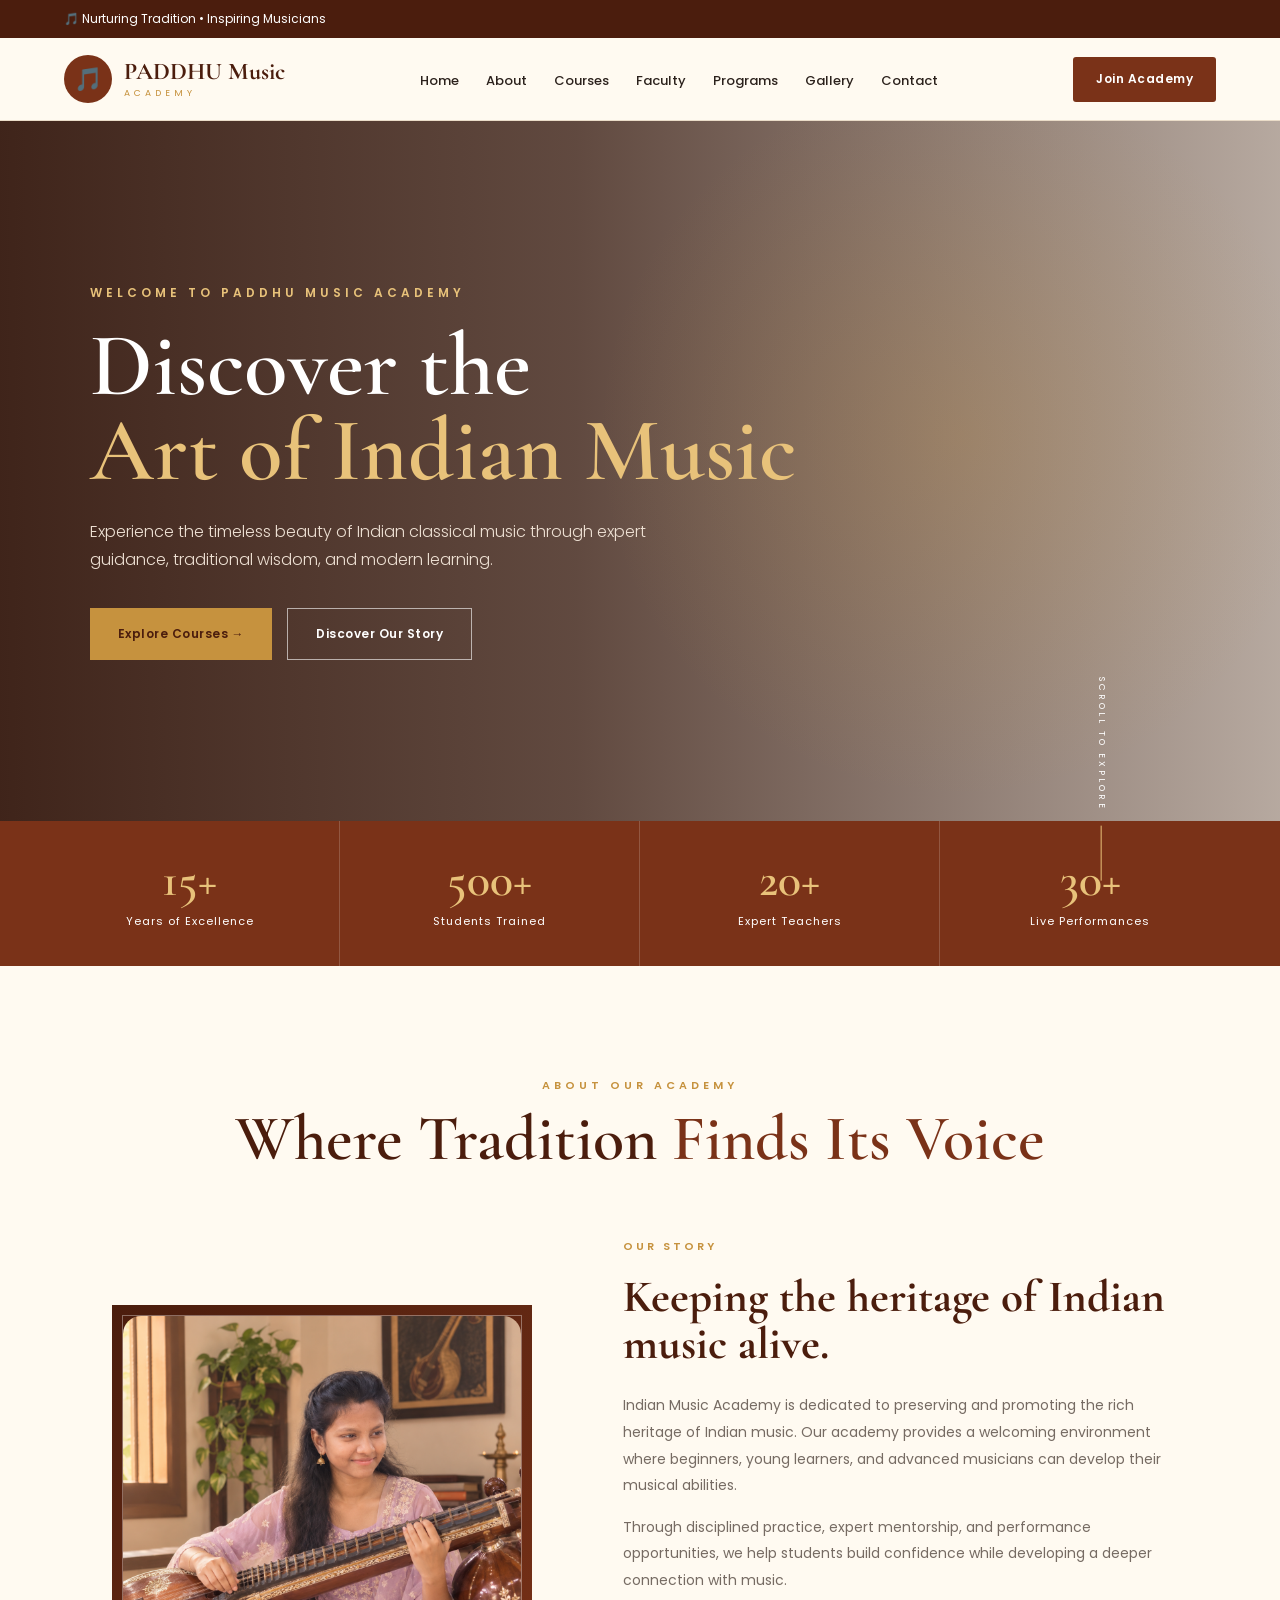
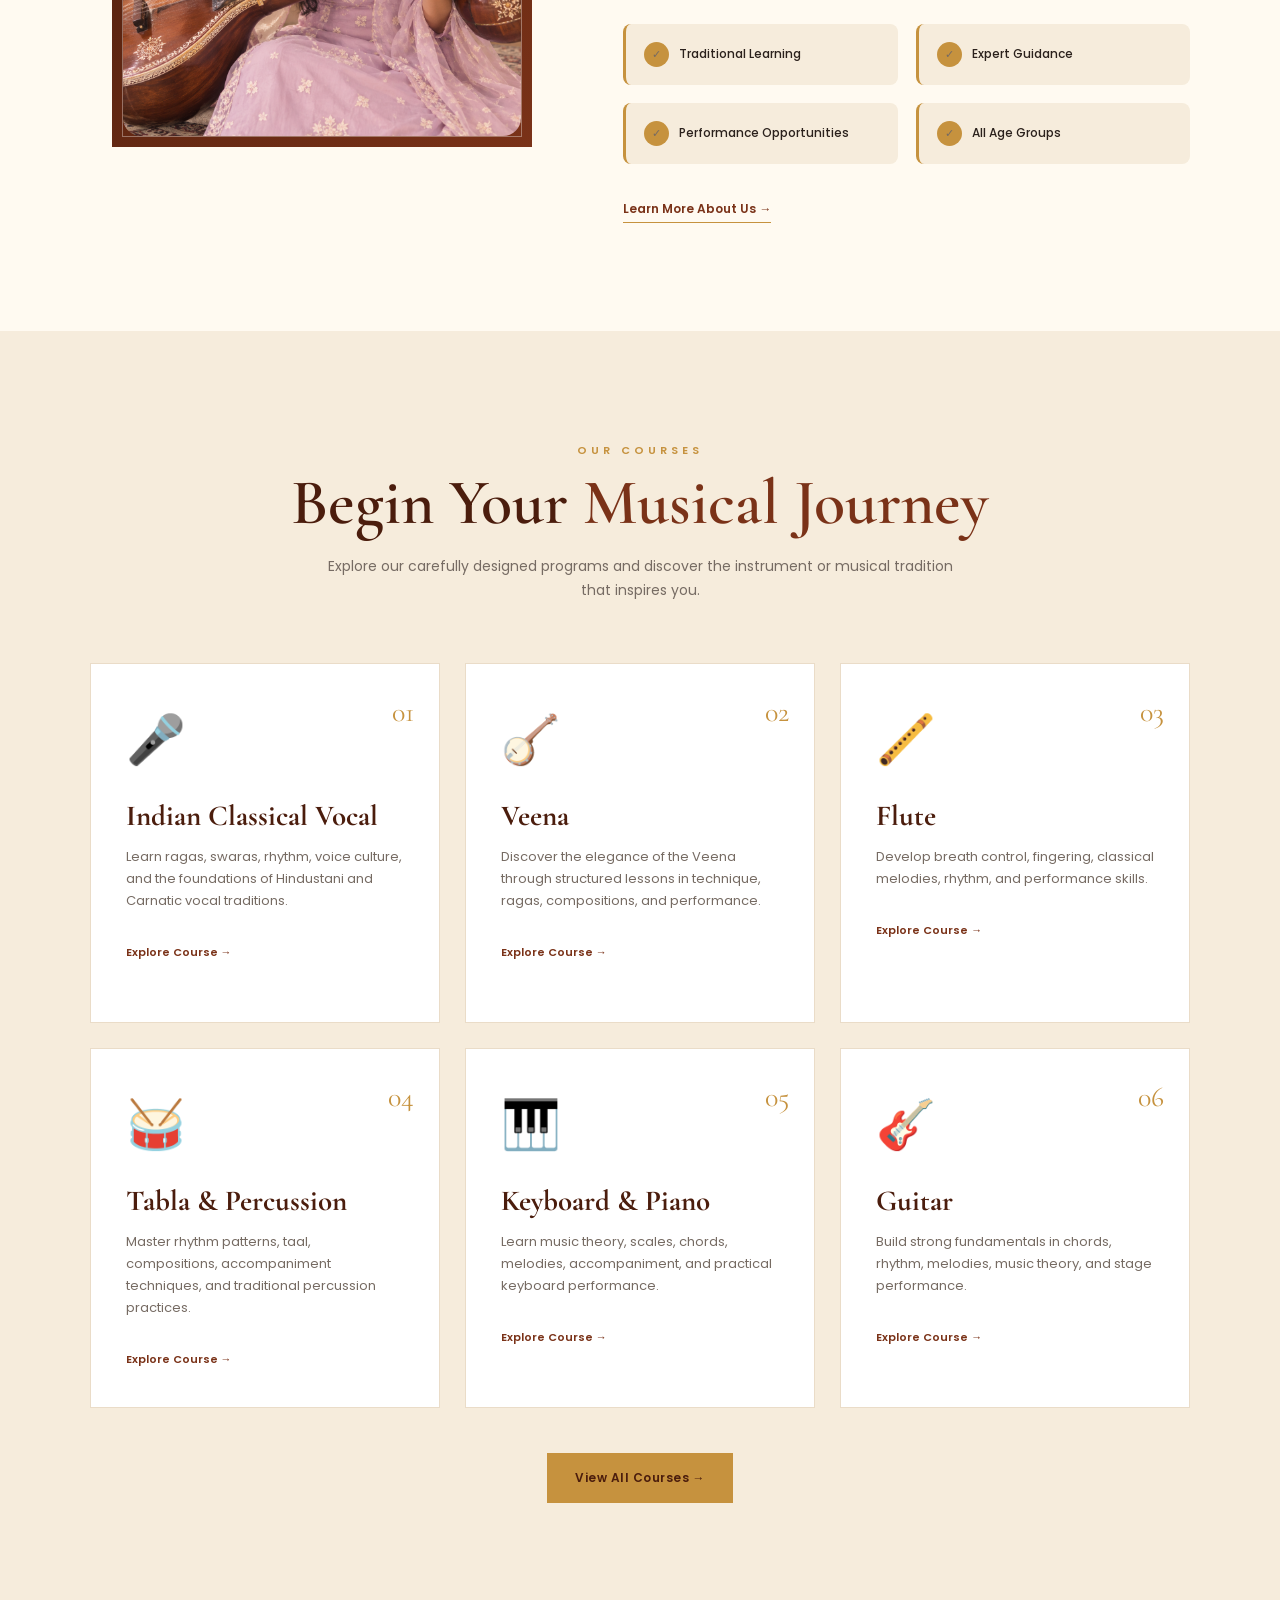
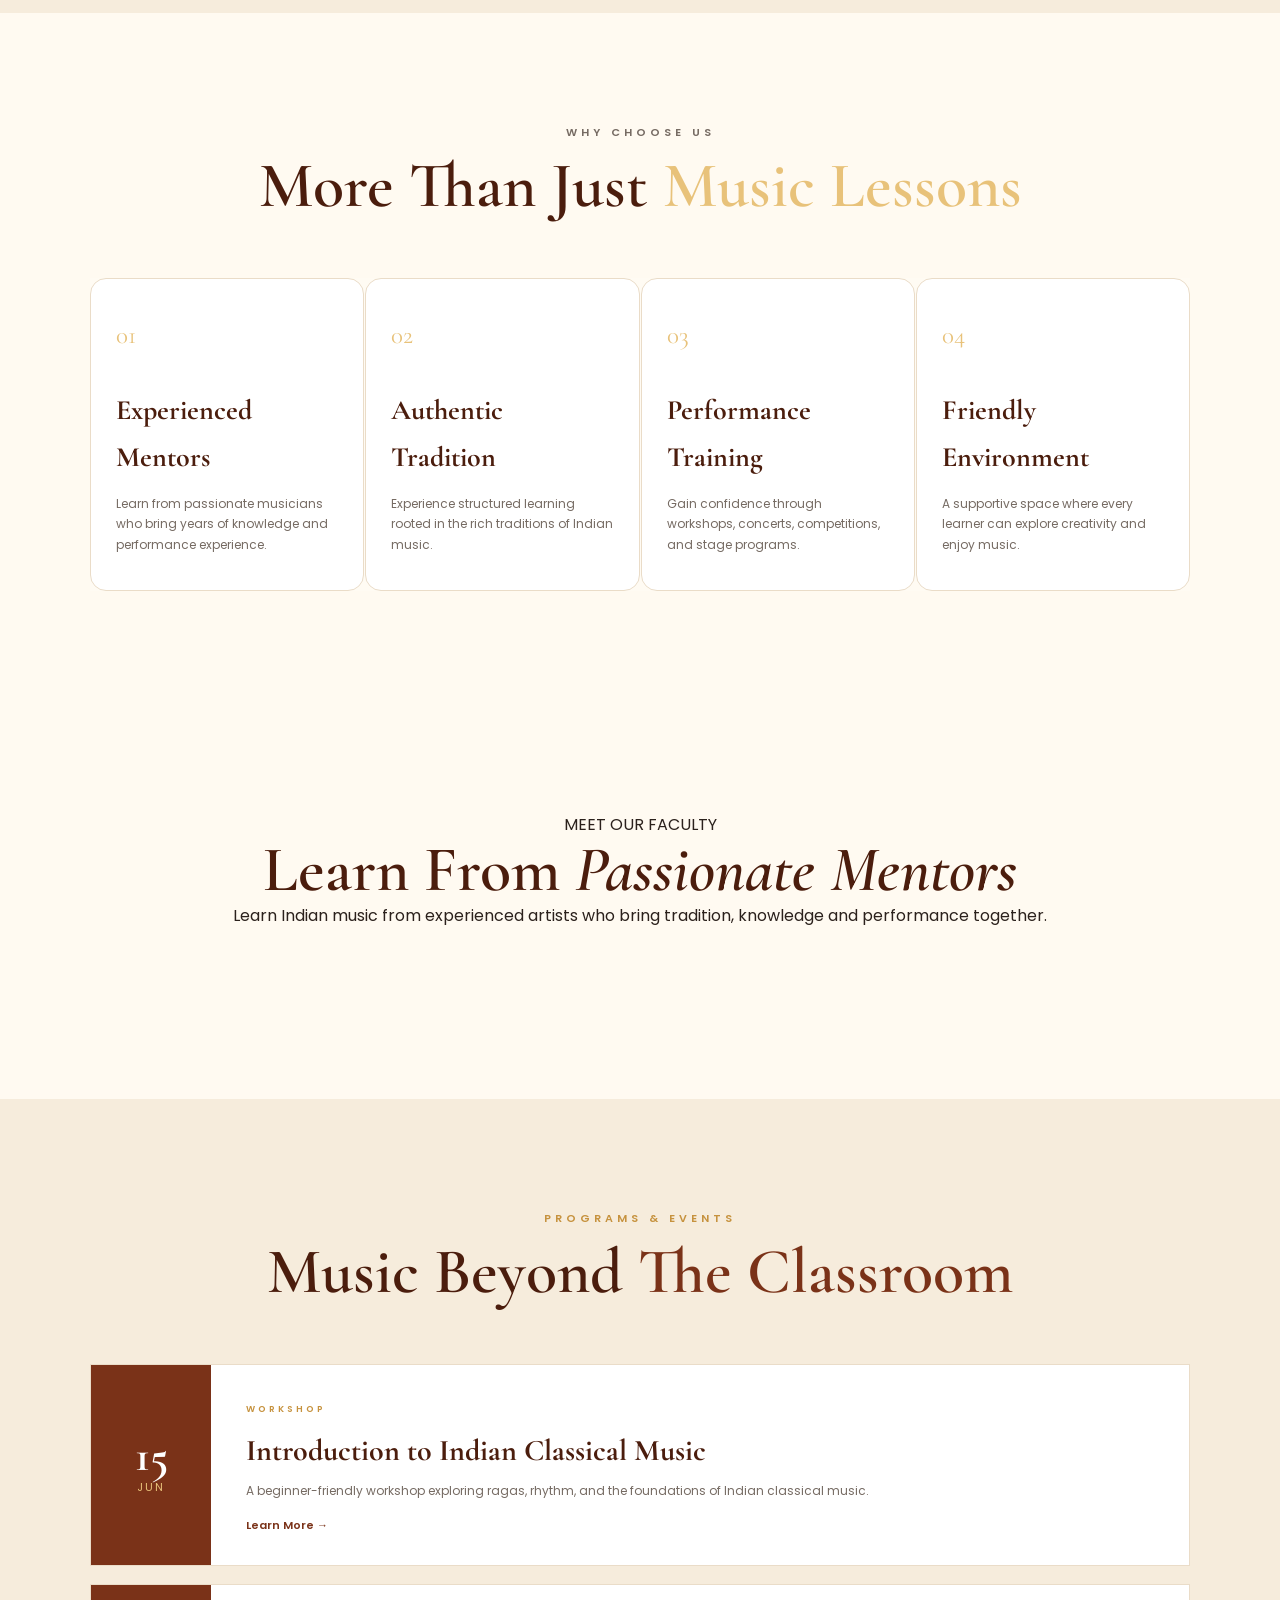
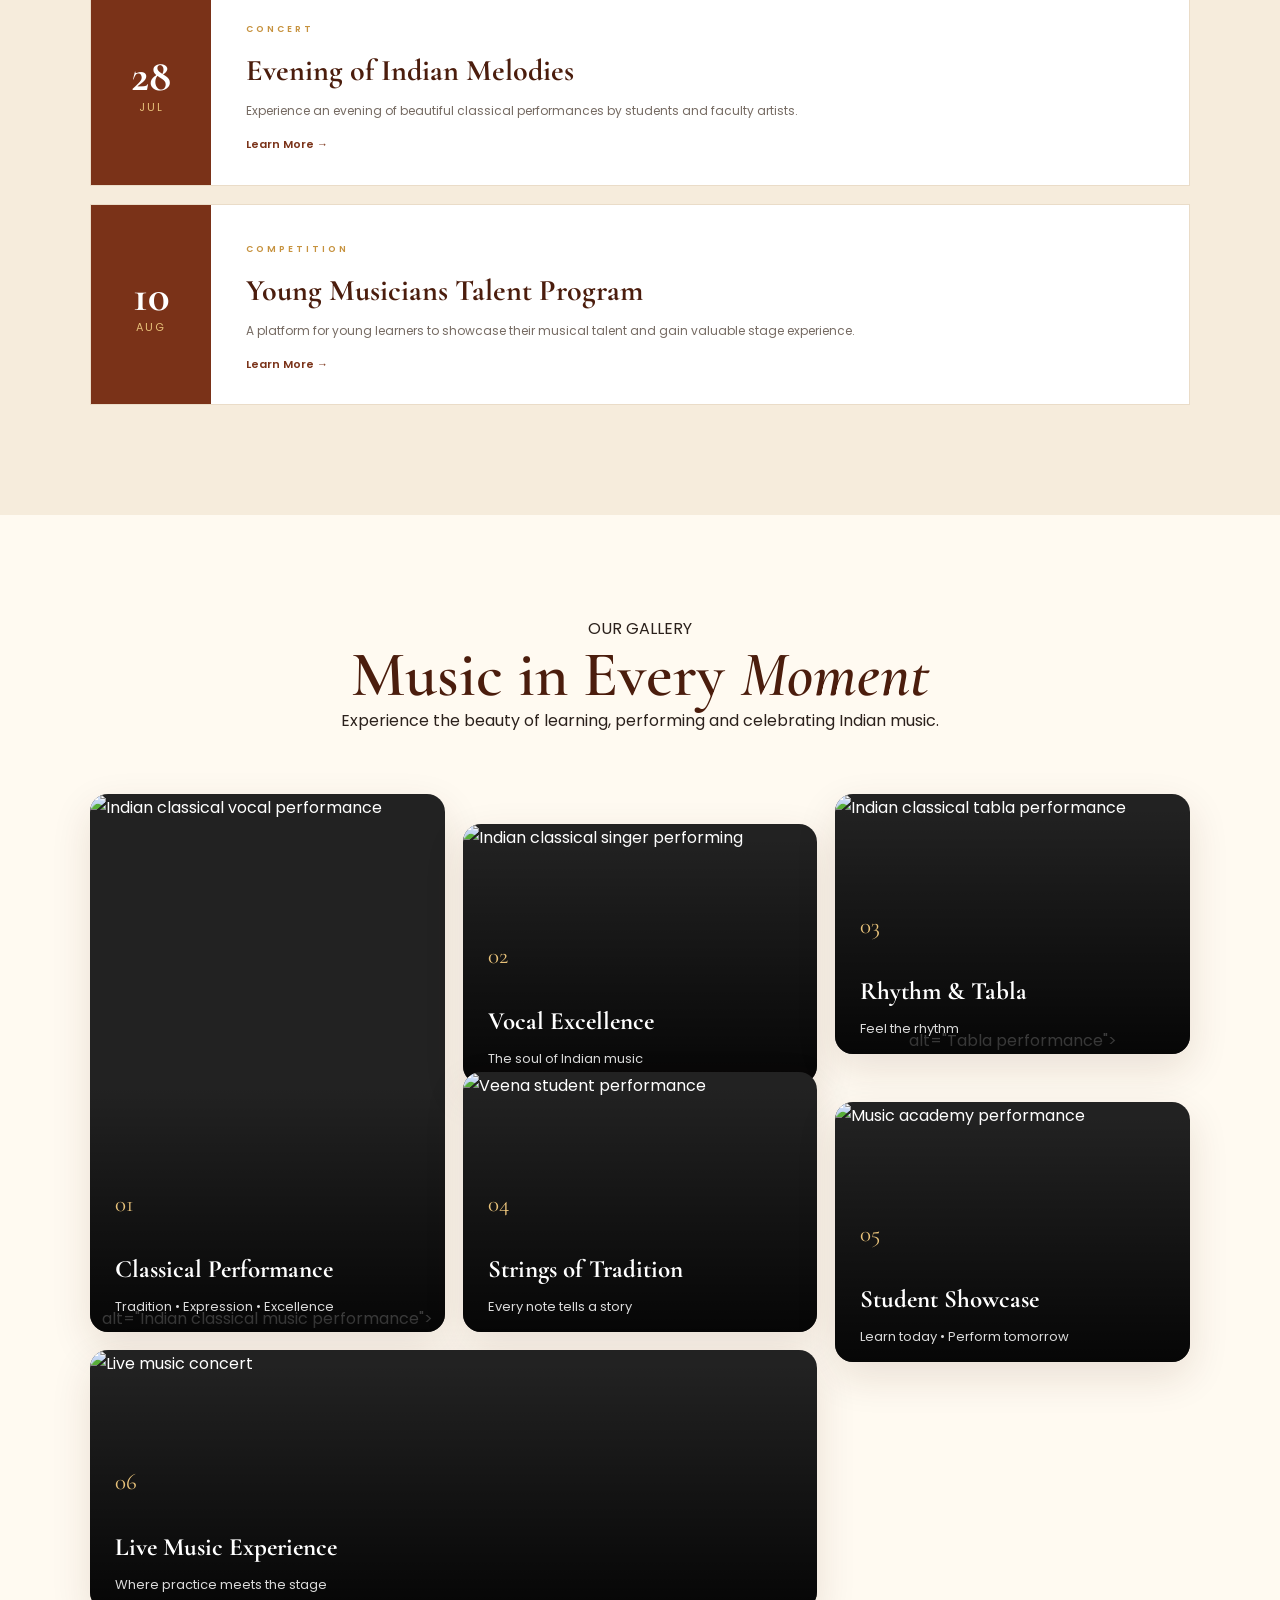
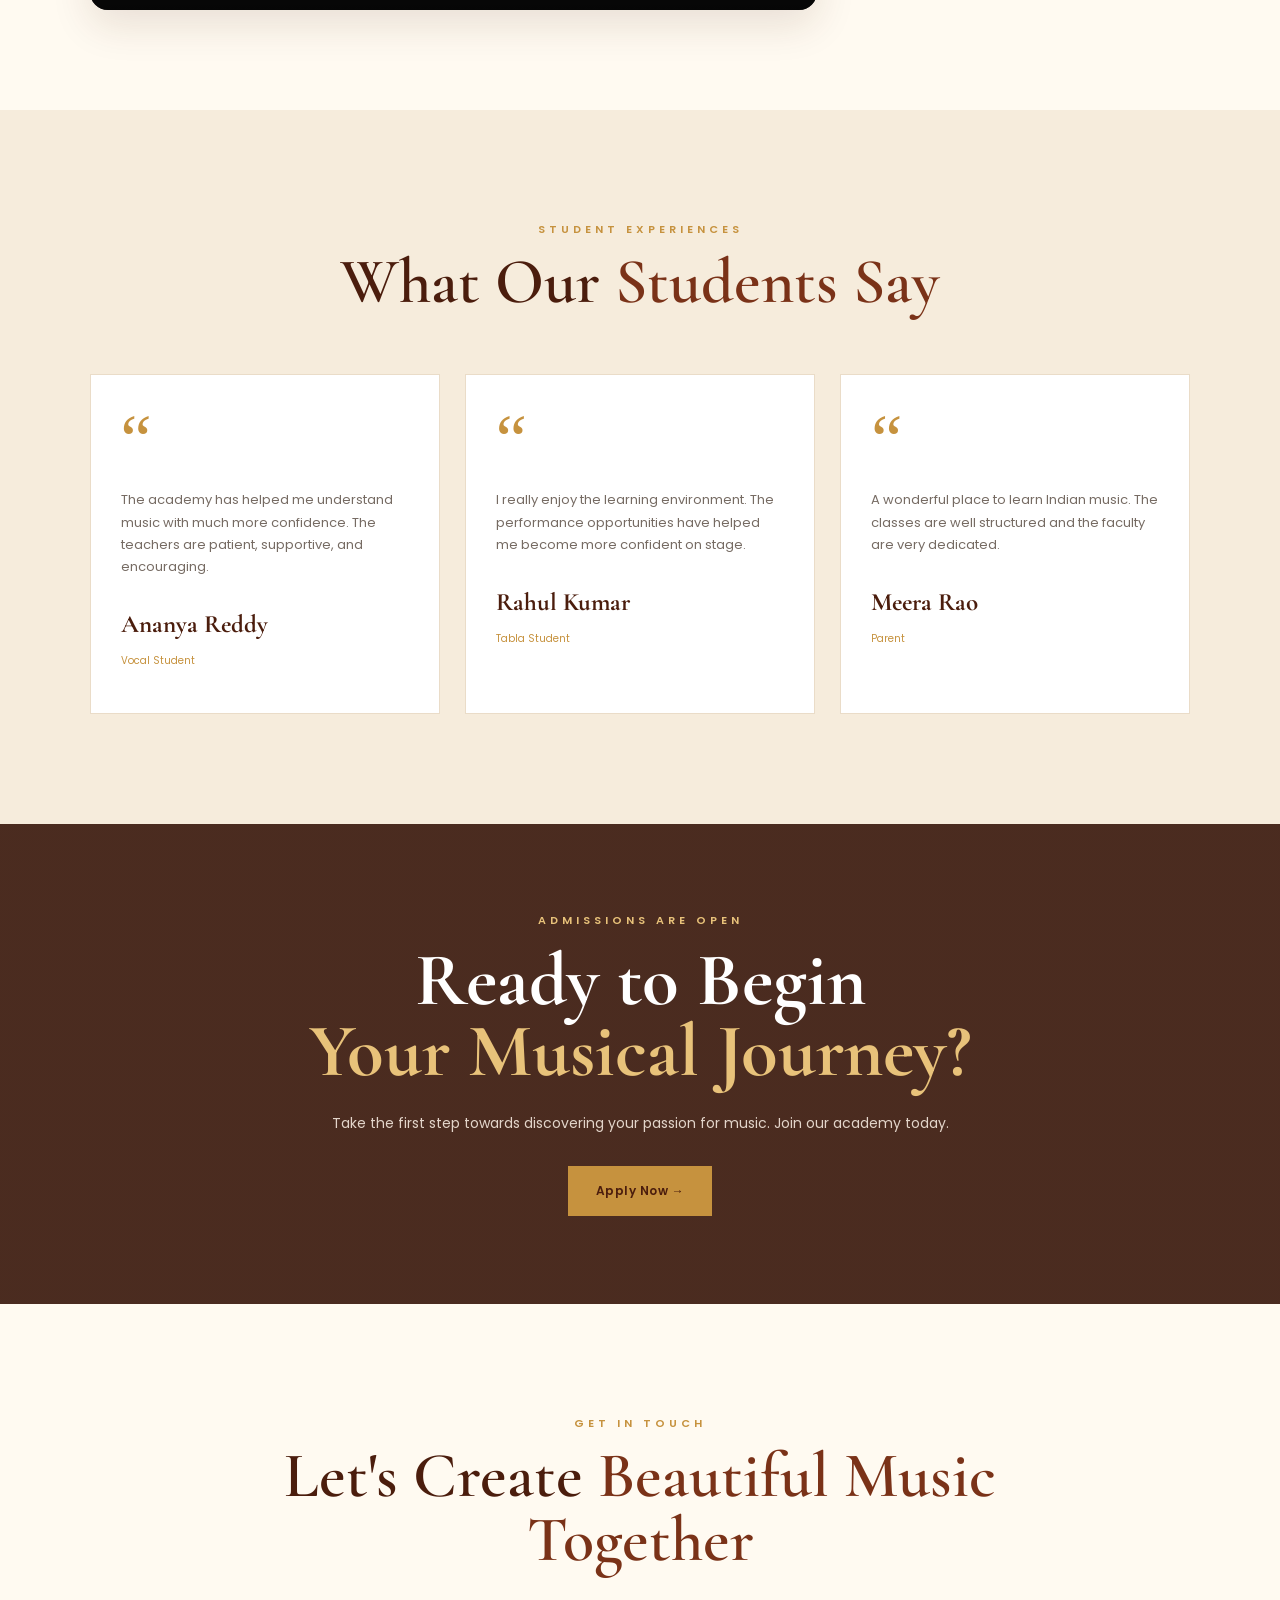
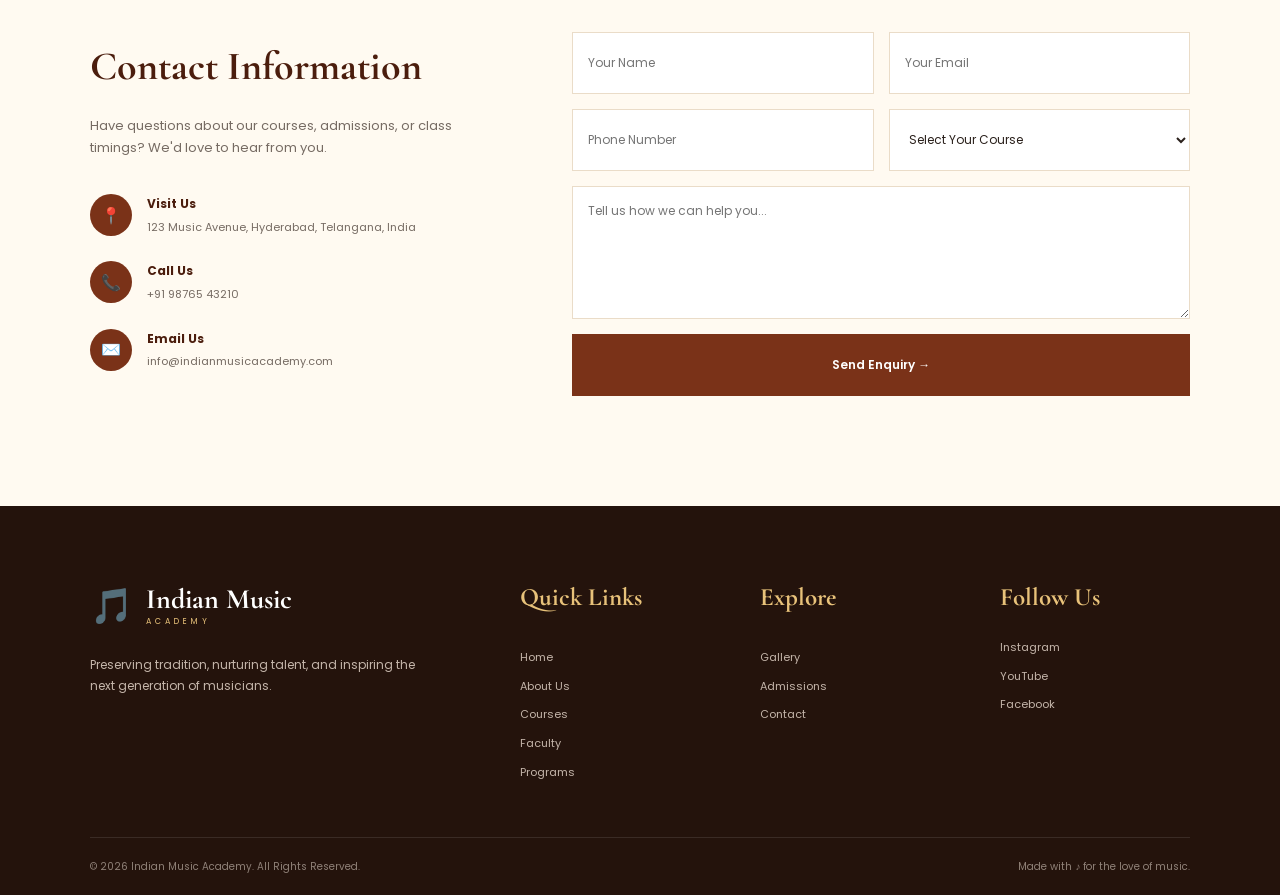
==== commit e6edb73a: "Fix image path" ====
--- a/index.html
+++ b/index.html
@@ -57,6 +57,7 @@
 
     <li>
         <a href="about.html">About</a>
+        
     </li>
 
     <li>
@@ -218,7 +219,7 @@
 
                     <div class="image-placeholder">
 
-                 <img src="images2/padhu.png"
+                 <img src="padhu.png"
                    alt="Paddhu - Music Academy">  
             </div>
 
@@ -1193,4 +1194,4 @@
 
 </body>
 
-</html>+</html>
